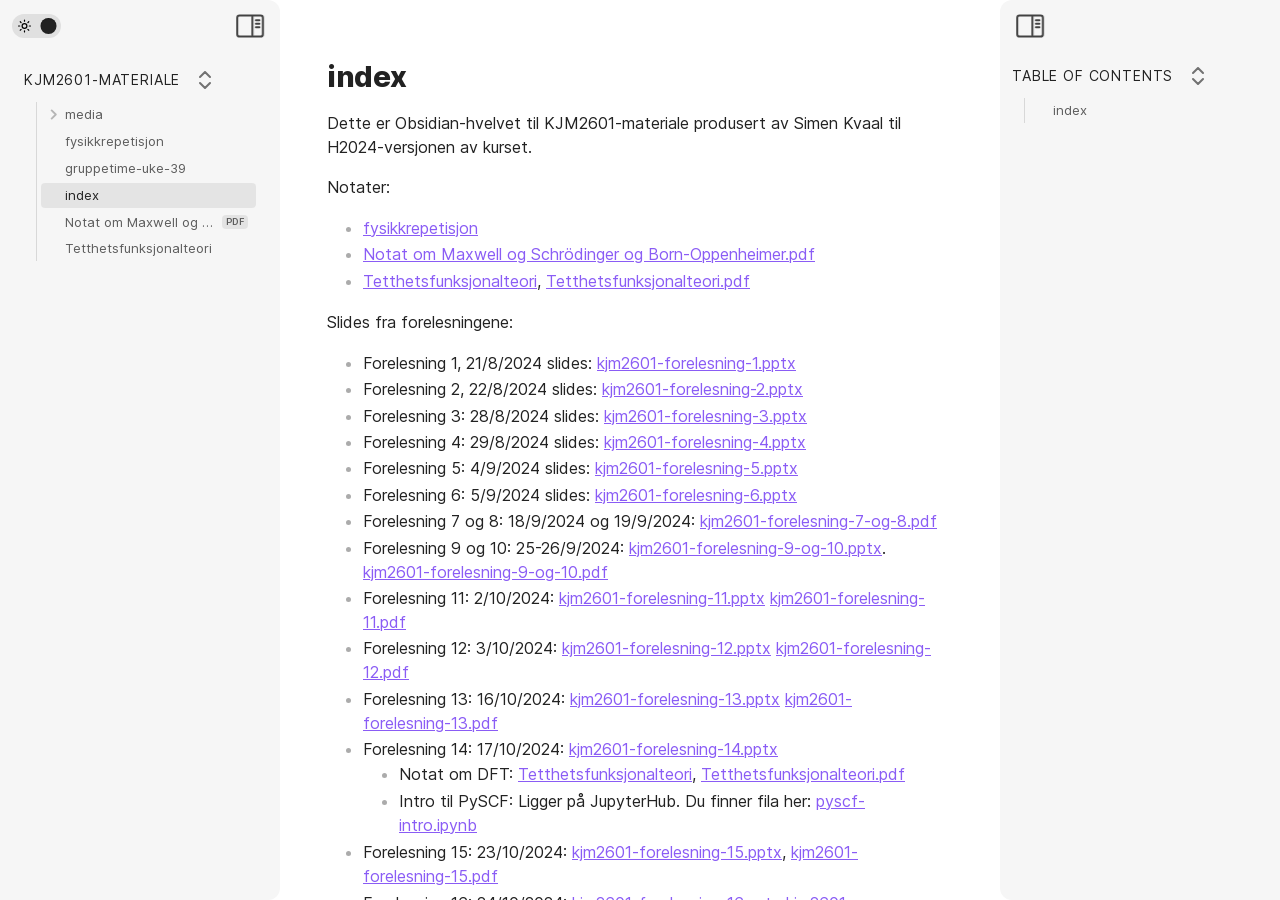
==== docs/index.html @ 08c9a963 "week 9" ====
<!DOCTYPE html> <html><head>
<title>index</title>
<base href="./">
<meta id="root-path" root-path="./">
<meta name="viewport" content="width=device-width, initial-scale=1.0, user-scalable=yes, minimum-scale=1.0, maximum-scale=5.0">
<meta charset="UTF-8">
<meta name="description" content="kjm2601-materiale - index">
<meta property="og:title" content="index">
<meta property="og:description" content="kjm2601-materiale - index">
<meta property="og:type" content="website">
<meta property="og:url" content="index.html">
<meta property="og:image" content="undefined">
<meta property="og:site_name" content="kjm2601-materiale">
<script async="">let absoluteBasePath,relativeBasePath,relativePathname,webpageContainer,documentContainer,viewContent,leftSidebar,rightSidebar,sidebarCollapseIcons,sidebarGutters,sidebars,sidebarDefaultWidth,sidebarTargetWidth,contentTargetWidth,themeToggle,searchInput,fileTree,outlineTree,fileTreeItems,outlineTreeItems,canvasWrapper,canvas,canvasNodes,canvasBackground,canvasBackgroundPattern,focusedCanvasNode,loadingIcon,documentType,embedType,customType,deviceSize,lastScreenWidth,loadedURL=new URL(window.location.href),isOffline=!1,collapseIconUp=["m7 15 5 5 5-5","m7 9 5-5 5 5"],collapseIconDown=["m7 20 5-5 5 5","m7 4 5 5 5-5"],isTouchDevice=isTouchCapable(),websiteData={},fullyInitialized=!1;async function initGlobalObjects(){"file:"!=window.location.protocol&&await loadIncludes(),loadingIcon=document.createElement("div"),loadingIcon.classList.add("loading-icon"),document.body.appendChild(loadingIcon),loadingIcon.innerHTML="<div></div><div></div><div></div><div></div>",webpageContainer=document.querySelector(".webpage-container"),documentContainer=document.querySelector(".document-container"),leftSidebar=document.querySelector(".sidebar-left"),rightSidebar=document.querySelector(".sidebar-right"),fileTree=document.querySelector(".nav-files-container"),outlineTree=document.querySelector(".outline-tree"),fileTreeItems=Array.from(document.querySelectorAll(".tree-container.nav-files-container .tree-item")),sidebars=[],sidebarGutters=[],sidebarCollapseIcons=[],leftSidebar&&rightSidebar&&(sidebarCollapseIcons=Array.from(document.querySelectorAll(".sidebar-collapse-icon")),sidebarGutters=[sidebarCollapseIcons[0].parentElement,sidebarCollapseIcons[1].parentElement],sidebars=[sidebarGutters[0].parentElement,sidebarGutters[1].parentElement]),themeToggle=document.querySelector(".theme-toggle-input")}async function initializePage(e=!0){focusedCanvasNode=null,canvasWrapper=document.querySelector(".canvas-wrapper")??canvasWrapper,canvas=document.querySelector(".canvas")??canvas;let t=document.querySelectorAll(".canvas-node");if(canvasNodes=t.length>0?t:canvasNodes,canvasBackground=document.querySelector(".canvas-background")??canvasBackground,canvasBackgroundPattern=document.querySelector(".canvas-background pattern")??canvasBackgroundPattern,viewContent=document.querySelector(".document-container > .view-content")??document.querySelector(".document-container > .markdown-preview-view")??viewContent??documentContainer,outlineTreeItems=Array.from(document.querySelectorAll(".tree-container.outline-tree .tree-item")),!fullyInitialized){if("file:"==window.location.protocol&&initializeForFileProtocol(),await initGlobalObjects(),initializeDocumentTypes(document),setupSidebars(),setupThemeToggle(),await setupSearch(),setupRootPath(document),sidebarDefaultWidth=await getComputedPixelValue("--sidebar-width"),contentTargetWidth=.9*await getComputedPixelValue("--line-width"),"file:"!=window.location.protocol)try{let e=await fetch("lib/metadata.json");e.ok?websiteData=await e.json():console.log("Failed to load website metadata.")}catch(e){console.log("Failed to load website metadata.",e)}window.addEventListener("resize",(()=>onResize())),onResize()}if(setTimeout((()=>documentContainer.classList.remove("hide"))),!rightSidebar||"video"!=embedType&&"embed"!=embedType&&"excalidraw"!=customType&&"kanban"!=customType&&"canvas"!=documentType?rightSidebar&&rightSidebar.temporarilyCollapsed&&rightSidebar.collapsed&&(rightSidebar.collapse(!1),rightSidebar.temporarilyCollapsed=!1):rightSidebar.collapsed||rightSidebar.temporaryCollapse(),parseURLParams(),relativePathname=getVaultRelativePath(loadedURL.href),e)for(let e of onPageLoads)e()}function initializePageEvents(e){e&&(setupHeaders(e),setupTrees(e),setupLists(e),setupCallouts(e),setupCheckboxes(e),setupCanvas(e),setupCodeblocks(e),setupLinks(e),setupScroll(e))}function initializeDocumentTypes(e){e.querySelector(".document-container > .markdown-preview-view")?documentType="markdown":e.querySelector(".canvas-wrapper")?documentType="canvas":(documentType="custom",e.querySelector(".kanban-plugin")?customType="kanban":e.querySelector(".excalidraw-plugin")&&(customType="excalidraw"))}function initializeForFileProtocol(){let e=document.querySelector(".graph-view-placeholder");e&&(console.log("Running locally, skipping graph view initialization and hiding graph."),e.style.display="none",e.previousElementSibling.style.display="none")}function onEndResize(){document.body.classList.toggle("resizing",!1)}function onStartResize(){document.body.classList.toggle("resizing",!0)}window.onload=async function(){await initializePage(),initializePageEvents(document),setActiveDocument(loadedURL,!0,!1,!1),fullyInitialized=!0},window.onpopstate=function(e){if(e.preventDefault(),e.stopPropagation(),document.body.classList.contains("floating-sidebars")&&(!leftSidebar.collapsed||!rightSidebar.collapsed))return leftSidebar.collapse(!0),void rightSidebar.collapse(!0);loadDocument(getURLPath(),!1,!0),console.log("Popped state: "+getURLPath())};let checkStillResizingTimeout,isResizing=!1;function onResize(e=!1){function t(e,t){let o=window.innerWidth;return o>e&&o<t&&null==lastScreenWidth||o>e&&o<t&&(lastScreenWidth<=e||lastScreenWidth>=t)}function o(e){let t=window.innerWidth;return t>e&&null==lastScreenWidth||t>e&&lastScreenWidth<e}function n(e){let t=window.innerWidth;return t<e&&null==lastScreenWidth||t<e&&lastScreenWidth>e}isResizing||(onStartResize(),isResizing=!0),o(contentTargetWidth+2*sidebarDefaultWidth)||o(1025)?(deviceSize="large-screen",document.body.classList.toggle("floating-sidebars",!1),document.body.classList.toggle("is-large-screen",!0),document.body.classList.toggle("is-small-screen",!1),document.body.classList.toggle("is-tablet",!1),document.body.classList.toggle("is-phone",!1),sidebars.forEach((function(e){e.collapse(!1)})),sidebarGutters.forEach((function(e){e.collapse(!1)}))):t(1*(contentTargetWidth+sidebarDefaultWidth),contentTargetWidth+2*sidebarDefaultWidth)||t(769,1024)?(deviceSize="small screen",document.body.classList.toggle("floating-sidebars",!1),document.body.classList.toggle("is-large-screen",!1),document.body.classList.toggle("is-small-screen",!0),document.body.classList.toggle("is-tablet",!1),document.body.classList.toggle("is-phone",!1),sidebarGutters.forEach((function(e){e.collapse(!1)})),leftSidebar&&rightSidebar&&!leftSidebar.collapsed&&rightSidebar.collapse(!0)):t(2*sidebarDefaultWidth,1*(contentTargetWidth+sidebarDefaultWidth))||t(481,768)?(deviceSize="tablet",document.body.classList.toggle("floating-sidebars",!0),document.body.classList.toggle("is-large-screen",!1),document.body.classList.toggle("is-small-screen",!1),document.body.classList.toggle("is-tablet",!0),document.body.classList.toggle("is-phone",!1),sidebarGutters.forEach((function(e){e.collapse(!1)})),leftSidebar&&rightSidebar&&!leftSidebar.collapsed&&rightSidebar.collapse(!0),leftSidebar&&!fullyInitialized&&leftSidebar.collapse(!0)):(n(2*sidebarDefaultWidth)||n(480))&&(deviceSize="phone",document.body.classList.toggle("floating-sidebars",!0),document.body.classList.toggle("is-large-screen",!1),document.body.classList.toggle("is-small-screen",!1),document.body.classList.toggle("is-tablet",!1),document.body.classList.toggle("is-phone",!0),sidebars.forEach((function(e){e.collapse(!0)})),sidebarGutters.forEach((function(e){e.collapse(!1)}))),lastScreenWidth=window.innerWidth,null!=checkStillResizingTimeout&&clearTimeout(checkStillResizingTimeout);let i=window.innerWidth;checkStillResizingTimeout=setTimeout((function(){window.innerWidth==i&&(checkStillResizingTimeout=void 0,isResizing=!1,onEndResize())}),200)}function clamp(e,t,o){return Math.min(Math.max(e,t),o)}async function delay(e){return new Promise((t=>setTimeout(t,e)))}async function waitUntil(e,t=100,o=2e3){return new Promise((n=>{let i=0,a=setTimeout((()=>{clearInterval(i),n()}),o);i=setInterval((()=>{e()&&(clearInterval(i),clearTimeout(a),n())}),t)}))}function getElBounds(e){let t=e.getBoundingClientRect(),o=t.x,n=t.y,i=t.width,a=t.height;return{x:o,y:n,width:i,height:a,minX:o,minY:n,maxX:o+i,maxY:n+a,centerX:t.x+t.width/2,centerY:t.y+t.height/2}}async function getComputedPixelValue(e){const t=document.createElement("div");document.body.appendChild(t),t.style.position="absolute",t.style.width=`var(${e})`,await new Promise((e=>setTimeout(e,10)));const o=window.getComputedStyle(t).width;return t.remove(),parseFloat(o)}function getPointerPosition(e){let t=e.touches?Array.from(e.touches):[];return{x:t.length>0?t.reduce(((e,t)=>e+t.clientX),0)/e.touches.length:e.clientX,y:t.length>0?t.reduce(((e,t)=>e+t.clientY),0)/e.touches.length:e.clientY}}function getTouchPosition(e){return{x:e.clientX,y:e.clientY}}function getAllChildrenRecursive(e){let t=[];for(let o=0;o<e.children.length;o++){const n=e.children[o];t.push(n),t=t.concat(getAllChildrenRecursive(n))}return t}function isMobile(){let e=!1;var t;return t=navigator.userAgent||navigator.vendor||window.opera,(/(android|bb\d+|meego).+mobile|avantgo|bada\/|blackberry|blazer|compal|elaine|fennec|hiptop|iemobile|ip(hone|od)|iris|kindle|lge |maemo|midp|mmp|mobile.+firefox|netfront|opera m(ob|in)i|palm( os)?|phone|p(ixi|re)\/|plucker|pocket|psp|series(4|6)0|symbian|treo|up\.(browser|link)|vodafone|wap|windows ce|xda|xiino/i.test(t)||/1207|6310|6590|3gso|4thp|50[1-6]i|770s|802s|a wa|abac|ac(er|oo|s\-)|ai(ko|rn)|al(av|ca|co)|amoi|an(ex|ny|yw)|aptu|ar(ch|go)|as(te|us)|attw|au(di|\-m|r |s )|avan|be(ck|ll|nq)|bi(lb|rd)|bl(ac|az)|br(e|v)w|bumb|bw\-(n|u)|c55\/|capi|ccwa|cdm\-|cell|chtm|cldc|cmd\-|co(mp|nd)|craw|da(it|ll|ng)|dbte|dc\-s|devi|dica|dmob|do(c|p)o|ds(12|\-d)|el(49|ai)|em(l2|ul)|er(ic|k0)|esl8|ez([4-7]0|os|wa|ze)|fetc|fly(\-|_)|g1 u|g560|gene|gf\-5|g\-mo|go(\.w|od)|gr(ad|un)|haie|hcit|hd\-(m|p|t)|hei\-|hi(pt|ta)|hp( i|ip)|hs\-c|ht(c(\-| |_|a|g|p|s|t)|tp)|hu(aw|tc)|i\-(20|go|ma)|i230|iac( |\-|\/)|ibro|idea|ig01|ikom|im1k|inno|ipaq|iris|ja(t|v)a|jbro|jemu|jigs|kddi|keji|kgt( |\/)|klon|kpt |kwc\-|kyo(c|k)|le(no|xi)|lg( g|\/(k|l|u)|50|54|\-[a-w])|libw|lynx|m1\-w|m3ga|m50\/|ma(te|ui|xo)|mc(01|21|ca)|m\-cr|me(rc|ri)|mi(o8|oa|ts)|mmef|mo(01|02|bi|de|do|t(\-| |o|v)|zz)|mt(50|p1|v )|mwbp|mywa|n10[0-2]|n20[2-3]|n30(0|2)|n50(0|2|5)|n7(0(0|1)|10)|ne((c|m)\-|on|tf|wf|wg|wt)|nok(6|i)|nzph|o2im|op(ti|wv)|oran|owg1|p800|pan(a|d|t)|pdxg|pg(13|\-([1-8]|c))|phil|pire|pl(ay|uc)|pn\-2|po(ck|rt|se)|prox|psio|pt\-g|qa\-a|qc(07|12|21|32|60|\-[2-7]|i\-)|qtek|r380|r600|raks|rim9|ro(ve|zo)|s55\/|sa(ge|ma|mm|ms|ny|va)|sc(01|h\-|oo|p\-)|sdk\/|se(c(\-|0|1)|47|mc|nd|ri)|sgh\-|shar|sie(\-|m)|sk\-0|sl(45|id)|sm(al|ar|b3|it|t5)|so(ft|ny)|sp(01|h\-|v\-|v )|sy(01|mb)|t2(18|50)|t6(00|10|18)|ta(gt|lk)|tcl\-|tdg\-|tel(i|m)|tim\-|t\-mo|to(pl|sh)|ts(70|m\-|m3|m5)|tx\-9|up(\.b|g1|si)|utst|v400|v750|veri|vi(rg|te)|vk(40|5[0-3]|\-v)|vm40|voda|vulc|vx(52|53|60|61|70|80|81|83|85|98)|w3c(\-| )|webc|whit|wi(g |nc|nw)|wmlb|wonu|x700|yas\-|your|zeto|zte\-/i.test(t.substr(0,4)))&&(e=!0),e}function isTouchCapable(){return"ontouchstart"in window||navigator.maxTouchPoints>0||navigator.msMaxTouchPoints>0}function downloadBlob(e,t="file.txt"){if(window.navigator&&window.navigator.msSaveOrOpenBlob)return window.navigator.msSaveOrOpenBlob(e);const o=window.URL.createObjectURL(e),n=document.createElement("a");n.href=o,n.download=t,n.dispatchEvent(new MouseEvent("click",{bubbles:!0,cancelable:!0,view:window})),setTimeout((()=>{window.URL.revokeObjectURL(o),n.remove()}),100)}function extentionToTag(e){return["png","jpg","jpeg","svg","gif","bmp","ico"].includes(e)?"img":["mp4","mov","avi","webm","mpeg"].includes(e)?"video":["mp3","wav","ogg","aac"].includes(e)?"audio":["pdf"].includes(e)?"embed":void 0}let slideUp=(e,t=500)=>{e.style.transitionProperty="height, margin, padding",e.style.transitionDuration=t+"ms",e.style.boxSizing="border-box",e.style.height=e.offsetHeight+"px",e.offsetHeight,e.style.overflow="hidden",e.style.height=0,e.style.paddingTop=0,e.style.paddingBottom=0,e.style.marginTop=0,e.style.marginBottom=0,window.setTimeout((async()=>{e.style.display="none",e.style.removeProperty("height"),e.style.removeProperty("padding-top"),e.style.removeProperty("padding-bottom"),e.style.removeProperty("margin-top"),e.style.removeProperty("margin-bottom"),e.style.removeProperty("overflow"),e.style.removeProperty("transition-duration"),e.style.removeProperty("transition-property")}),t)},slideUpAll=(e,t=500)=>{e.forEach((async e=>{e&&(e.style.transitionProperty="height, margin, padding",e.style.transitionDuration=t+"ms",e.style.boxSizing="border-box",e.style.height=e.offsetHeight+"px",e.offsetHeight,e.style.overflow="hidden",e.style.height=0,e.style.paddingTop=0,e.style.paddingBottom=0,e.style.marginTop=0,e.style.marginBottom=0)})),window.setTimeout((async()=>{e.forEach((async e=>{e&&(e.style.display="none",e.style.removeProperty("height"),e.style.removeProperty("padding-top"),e.style.removeProperty("padding-bottom"),e.style.removeProperty("margin-top"),e.style.removeProperty("margin-bottom"),e.style.removeProperty("overflow"),e.style.removeProperty("transition-duration"),e.style.removeProperty("transition-property"))}))}),t)},slideDown=(e,t=500)=>{e.style.removeProperty("display");let o=window.getComputedStyle(e).display;"none"===o&&(o="block"),e.style.display=o;let n=e.offsetHeight;e.style.overflow="hidden",e.style.height=0,e.style.paddingTop=0,e.style.paddingBottom=0,e.style.marginTop=0,e.style.marginBottom=0,e.offsetHeight,e.style.boxSizing="border-box",e.style.transitionProperty="height, margin, padding",e.style.transitionDuration=t+"ms",e.style.height=n+"px",e.style.removeProperty("padding-top"),e.style.removeProperty("padding-bottom"),e.style.removeProperty("margin-top"),e.style.removeProperty("margin-bottom"),window.setTimeout((async()=>{e.style.removeProperty("height"),e.style.removeProperty("overflow"),e.style.removeProperty("transition-duration"),e.style.removeProperty("transition-property")}),t)},slideDownAll=(e,t=500)=>{e.forEach((async e=>{if(!e)return;e.style.removeProperty("display");let o=window.getComputedStyle(e).display;"none"===o&&(o="block"),e.style.display=o;let n=e.offsetHeight;e.style.overflow="hidden",e.style.height=0,e.style.paddingTop=0,e.style.paddingBottom=0,e.style.marginTop=0,e.style.marginBottom=0,e.offsetHeight,e.style.boxSizing="border-box",e.style.transitionProperty="height, margin, padding",e.style.transitionDuration=t+"ms",e.style.height=n+"px",e.style.removeProperty("padding-top"),e.style.removeProperty("padding-bottom"),e.style.removeProperty("margin-top"),e.style.removeProperty("margin-bottom")})),window.setTimeout((async()=>{e.forEach((async e=>{e&&(e.style.removeProperty("height"),e.style.removeProperty("overflow"),e.style.removeProperty("transition-duration"),e.style.removeProperty("transition-property"))}))}),t)};var slideToggle=(e,t=500)=>"none"===window.getComputedStyle(e).display?slideDown(e,t):slideUp(e,t),slideToggleAll=(e,t=500)=>"none"===window.getComputedStyle(e[0]).display?slideDownAll(e,t):slideUpAll(e,t);function getURLExtention(e){return e.split(".").pop().split("?")[0].split("#")[0].toLowerCase().trim()}let onPageLoads=[];function onPageLoad(e){onPageLoads.push(e)}function offPageLoad(e){let t=onPageLoads.indexOf(e);t>-1&&onPageLoads.splice(t,1)}let transferDocument=document.implementation.createHTMLDocument(),loading=!1;async function loadDocument(e,t,o){if(e=decodeURI(e),loading)return void console.log("Already loading document.");loading=!0;let n=new URL(e,absoluteBasePath);if(relativePathname=getVaultRelativePath(n.href),console.log("Loading document: ",n.pathname),n.pathname==loadedURL?.pathname||"/"==loadedURL?.pathname&&"index.html"==n.pathname||"index.html"==loadedURL?.pathname&&"/"==n.pathname)return console.log("Document already loaded."),loadedURL=n,setActiveDocument(loadedURL,!1,!1),await initializePage(!1),void(loading=!1);loadedURL=n;let i,a=loadedURL.pathname;await showLoading(!0);try{i=await fetch(a)}catch(e){return window.location.assign(a),void(loading=!1)}if(i.ok){setActiveDocument(loadedURL,o,t);let n=getURLExtention(e);if("/"==n&&(n="html"),documentType="none",embedType="none",customType="none","html"==n){let e=(await i.text()).replaceAll("<!DOCTYPE html>","").replaceAll("<html>","").replaceAll("</html>","");transferDocument.write(e),setupRootPath(transferDocument),initializeDocumentTypes(transferDocument);let t=transferDocument.querySelector(".document-container");documentContainer.innerHTML=t?.innerHTML??"Error: No document container found in the document.";let o=transferDocument.querySelector(".outline-tree");outlineTree&&o&&(outlineTree.innerHTML=o.innerHTML),document.title=transferDocument.title,transferDocument.close()}else if(documentType="embed",embedType=extentionToTag(n),null!=embedType){let t=document.createElement(embedType);t.controls=!0,t.src=e,t.style.maxWidth="100%","embed"==embedType&&(t.style.width="100%",t.style.height="100%"),t.style.objectFit="contain",viewContent.innerHTML="",viewContent.setAttribute("class","view-content embed"),viewContent.appendChild(t),document.querySelector(".outline-tree")&&(document.querySelector(".outline-tree").innerHTML=""),document.title=e.split("/").pop()}else{downloadBlob(await i.blob(),e.split("/").pop())}await initializePage(),initializePageEvents(documentContainer),initializePageEvents(outlineTree)}else pageNotFound(viewContent);await showLoading(!1),loading=!1}function setActiveDocument(e,t,o,n=!0){let i=getVaultRelativePath(e.href),a=decodeURI(i).split("#")[0].split("?")[0].replace('"','\\"').replace("'","\\'");"/"!=a&&""!=a||(a="index.html");let l=document.querySelector(".nav-files-container .tree-item > .tree-item-self.is-active"),s=document.querySelector(`.nav-files-container .tree-item > .tree-item-self[href^="${a}"]`);if(s&&!s.isEqualNode(l)&&(l?.classList.remove("is-active"),s.classList.add("is-active"),t&&scrollIntoView(s,{block:"center",inline:"nearest"},n)),"undefined"!=typeof graphData&&window.graphRenderer){let e=graphData?.paths.findIndex((function(e){return e.endsWith(a)}))??-1;e>=0&&(window.graphRenderer.activeNode=e)}console.log("Active document: "+o),o&&"file:"!=window.location.protocol&&(window.history.pushState({path:i},"",i),console.log("Pushed state: "+i))}function parseURLParams(){const e=loadedURL.searchParams.get("mark"),t=loadedURL.searchParams.get("query"),o=decodeURI(loadedURL.hash);if(e&&searchCurrentDocument(e),t&&search(t),o){const e=document.getElementById(o.substring(1));e?scrollIntoView(e,{behavior:"smooth",block:"start"}):console.log("Heading not found: "+o)}}async function showLoading(e){if(documentContainer.style.transitionDuration="",loadingIcon.classList.toggle("show",e),documentContainer.classList.toggle("hide",e),e){let e=getViewBounds();loadingIcon.style.left=e.centerX-loadingIcon.offsetWidth/2+"px",loadingIcon.style.top=e.centerY-loadingIcon.offsetHeight/2+"px","phone"==deviceSize&&leftSidebar.collapse(!0)}await delay(200)}function pageNotFound(e){e.innerHTML="\n\t<div>\n\t\t<center style='position: relative; transform: translateY(20vh); width: 100%; text-align: center;'>\n\t\t\t<h1 style>Page Not Found</h1>\n\t\t</center>\n\t</div>\n\t",document.querySelector(".outline-tree")&&(document.querySelector(".outline-tree").innerHTML=""),console.log("Page not found: "+absoluteBasePath+loadedURL.pathname);let t=getURLRootPath(absoluteBasePath+loadedURL.pathname);relativeBasePath=t,document.querySelector("base").href=t,document.title="Page Not Found"}function setupRootPath(e){let t=e.getElementById("root-path");if(!t)return;let o=t.getAttribute("root-path"),n=document.createElement("base");n.href=o,console.log("Setting root path: "+o),document.querySelector("base").replaceWith(n),document.querySelector("#root-path").setAttribute("root-path",o),relativeBasePath=o,absoluteBasePath=new URL(o,window.location.href).href}function getURLPath(e=window.location.pathname){return null==absoluteBasePath&&setupRootPath(document),e.replace(absoluteBasePath,"")}function getURLRootPath(e=window.location.pathname){let t=getURLPath(e).split("/"),o="";for(let e=0;e<t.length-1;e++)o+="../";return o}function getVaultRelativePath(e){return e.replace(absoluteBasePath,"")}function setupHeaders(e){e.querySelectorAll(".heading-collapse-indicator").forEach((function(e){e.addEventListener("click",(function(){toggleTreeHeaderOpen(e.parentElement.parentElement,!0)}))})),e.querySelectorAll(".heading-wrapper").forEach((function(e){e.collapsed=!1,e.childrenContainer=e.querySelector(".heading-children"),e.parentHeader=e.parentElement.parentElement,e.headerElement=e.querySelector(".heading"),e.markdownPreviewSizer=getHeaderSizerEl(e),e.collapse=function(t,o=!0,n=!1){collapseHeader(e,t,o,n)},e.toggleCollapse=function(t=!0){toggleTreeHeaderOpen(e,t)},e.hide=function(){hideHeader(e)},e.show=function(t=!1,o=!1,n=!1){showHeader(e,t,o,n)}})),e.querySelectorAll(".heading").forEach((function(e){e.headingWrapper=e.parentElement}))}function isHeadingWrapper(e){return!!e&&e.classList.contains("heading-wrapper")}function getHeaderSizerEl(e){let t=e;for(;t&&!t.classList.contains("markdown-preview-sizer");)t=t.parentElement;return t||void 0}async function collapseHeader(e,t,o=!0,n=!1){let i=e.childrenContainer;if(o&&!t){let t=e.parentHeader;isHeadingWrapper(t)&&t.collapse(!1,!0,n)}if(!(e.classList.contains("is-collapsed")!=t))return void(t||"canvas"!=documentType||e.show(!0));if(e.timeout&&(clearTimeout(e.timeout),i.style.transitionDuration="",i.style.height="",e.classList.toggle("is-animating",!1)),t){e.collapseHeight=i.offsetHeight+parseFloat(i.lastChild?.marginBottom||0);let t=e.nextElementSibling;for(;t&&"canvas"==documentType;){let e=t;isHeadingWrapper(e)&&e.show(!1,!0,!0),setTimeout((function(){e.forceShown=!1}),500),t=t.nextElementSibling}}let a=e.collapseHeight;function l(t=void 0){if(null!=t)e.markdownPreviewSizer.style.minHeight=t+"px";else{let t=Array.from(e.markdownPreviewSizer.children).reduce(((e,t)=>e+t.offsetHeight),0);e.markdownPreviewSizer.style.minHeight=t+"px"}}if(i.style.height=a+"px",t||"canvas"!=documentType||e.show(!0),e.collapsed=t,n)return i.style.transitionDuration="0s",e.classList.toggle("is-collapsed",t),i.style.height="",i.style.transitionDuration="",void l();let s=getComputedStyle(i).transitionDuration;s=s.endsWith("s")?parseFloat(s):s.endsWith("ms")?parseFloat(s)/1e3:0;let r=Math.min(s*Math.sqrt(a)/16,.5);i.style.transitionDuration=`${r}s`,i.style.height=t?"0px":a+"px",e.classList.toggle("is-animating",!0),e.classList.toggle("is-collapsed",t),e.markdownPreviewSizer.closest(".markdown-embed")&&l(t?0:void 0),setTimeout((function(){i.style.transitionDuration="",t||(i.style.height=""),e.classList.toggle("is-animating",!1),l()}),1e3*r)}function toggleTreeHeaderOpen(e,t=!0){e.collapse(!e.collapsed,t)}function hideHeader(e){if(e.forceShown)return;if(e.classList.contains("is-hidden")||e.classList.contains("is-collapsed"))return;if("none"==getComputedStyle(e).display)return;let t=e.offsetHeight;e.classList.toggle("is-hidden",!0),0!=t&&(e.style.height=t+"px"),e.style.visibility="hidden"}function showHeader(e,t=!0,o=!1,n=!1){if(n&&(e.forceShown=!0),t){let t=e.parentHeader;isHeadingWrapper(t)&&t.show(!0,!1,n)}if(o){e.querySelectorAll(".heading-wrapper").forEach((function(e){e.show(!1,!0,n)}))}e.classList.contains("is-hidden")&&!e.classList.contains("is-collapsed")&&(e.classList.toggle("is-hidden",!1),e.style.height="",e.style.visibility="")}function setupTrees(e){e.querySelectorAll(".tree-collapse-all").forEach((function(e){e.treeRoot=e.closest(".sidebar-content").querySelector(".tree-container"),e.icon=e.firstChild,e.icon.innerHTML="<path d></path><path d></path>",e.setIcon=function(t){e.icon.children[0].setAttribute("d",t?collapseIconUp[0]:collapseIconDown[0]),e.icon.children[1].setAttribute("d",t?collapseIconUp[1]:collapseIconDown[1])},e.collapse=function(t){setTreeCollapsedAll(e.treeRoot.classList.contains("nav-files-container")?fileTreeItems:outlineTreeItems,t),e.setIcon(t),e.collapsed=t},e.toggleCollapse=function(){e.collapse(!e.collapsed)},e.toggleState=function(t){void 0===t&&(t=!e.collapsed),e.collapsed=t,e.setIcon(t)},e.addEventListener("click",(function(t){return t.preventDefault(),t.stopPropagation(),e.toggleCollapse(),!1})),e.toggleState(!0),(e.treeRoot.classList.contains("nav-files-container")?fileTreeItems:outlineTreeItems).some((e=>!e.classList.contains("is-collapsed")&&e.classList.contains("mod-collapsible")))&&e.toggleState(!1)}));let t=Array.from(e.querySelectorAll(".tree-container.nav-files-container .tree-item.mod-collapsible > .tree-item-self")),o=Array.from(e.querySelectorAll(".tree-container.outline-tree .tree-item.mod-collapsible > .tree-item-self .collapse-icon")),n=Array.from(t).concat(Array.from(o));for(let e of n){let t=e?.closest(".tree-item");t&&e&&e?.addEventListener("click",(function(e){e.preventDefault(),e.stopPropagation(),toggleTreeCollapsed(t)}))}Array.from(e.querySelectorAll(".tree-item.mod-collapsible")).forEach((async function(e){e.collapseIcon=e.querySelector(".collapse-icon")}))}async function setTreeCollapsed(e,t,o=!0,n=!0){if(e.classList.contains("mod-collapsible")||(e=e.closest(".mod-collapsible")),!e||!e.classList.contains("mod-collapsible"))return;if(e.classList.contains("is-collapsed")==t)return;if(n){let t=e.parentElement.closest(".mod-collapsible");t&&await setTreeCollapsed(t,!1,o,n)}let i=e.querySelector(".tree-item-children");if(t)e.classList.add("is-collapsed"),e.collapseIcon.classList.add("is-collapsed"),o?slideUp(i,100):i.style.display="none";else{e.classList.remove("is-collapsed"),e.collapseIcon.classList.remove("is-collapsed"),o?slideDown(i,100):i.style.display="";let t=e.closest(".tree-container");if(t){let e=t.closest(".sidebar-content").querySelector(".tree-collapse-all");e&&e.toggleState(!1)}}}async function setTreeCollapsedAll(e,t,o=!0){let n=[];e.forEach((async e=>{if(!e||!e.classList.contains("mod-collapsible"))return;let o=e.querySelector(".tree-item-children");t?(e.classList.add("is-collapsed"),e.collapseIcon.classList.add("is-collapsed")):(e.classList.remove("is-collapsed"),e.collapseIcon.classList.remove("is-collapsed")),n.push(o)})),t?o?slideUpAll(n,100):n.forEach((async e=>{e&&(e.style.display="none")})):o?slideDownAll(n,100):n.forEach((async e=>{e&&(e.style.display="")}))}function toggleTreeCollapsed(e){(e=e.closest(".tree-item"))&&setTreeCollapsed(e,!e.classList.contains("is-collapsed"))}function toggleTreeCollapsedAll(e){e&&setTreeCollapsedAll(e,!e[0].classList.contains("is-collapsed"))}function getFileTreeItemFromPath(e){return document.querySelector(`.nav-files-container .tree-item:has(> .tree-item-self[href^="${e}"])`)}async function filterFileTree(e,t,o,n=!0){if(!fileTree)return;fileTree.classList.add("filtered"),n&&await setTreeCollapsedAll(fileTreeItems,!1,!1);let i=Array.from(document.querySelectorAll(".nav-files-container .tree-item:not(.filtered-out)"));for await(let l of i)l.classList.add("filtered-out");await removeTreeHintLabels();for(let s=0;s<e.length;s++){let r=e[s],c=t[s],d=getFileTreeItemFromPath(r);if(d){d.classList.remove("filtered-out");let u=d.querySelector(".tree-item-self");u&&(u.href=r+"?mark="+o);let m=d.parentElement.closest(".tree-item");for(;m;)m.classList.remove("filtered-out"),m=m.parentElement.closest(".tree-item");if(c.length>0){let p=d.appendChild(document.createElement("div"));function a(e,t){if(""==(e=e.trim()))return;let o=document.createElement("a");o.classList.add("tree-hint-label"),o.classList.add("internal-link"),o.textContent=e,o.href=decodeURI(t).replaceAll(" ","_"),p.appendChild(o)}p.classList.add("tree-hint-container");for(let h of c)a(h,r+"#"+h);setupLinks(p)}}}}async function clearFileTreeFilter(e=!0){fileTree.classList.remove("filtered"),await removeTreeHintLabels();let t=document.querySelectorAll(".nav-files-container .filtered-out");for await(let e of t)e.classList.remove("filtered-out");let o=document.querySelectorAll(".nav-files-container .tree-item-self[href*='?mark=']");for await(let e of o){let t=e.href.split("?")[0];t=getVaultRelativePath(t),e.href=t}e&&await setTreeCollapsedAll(fileTreeItems,!0,!1)}async function removeTreeHintLabels(){let e=document.querySelectorAll(".tree-hint-container");for await(let t of e)t.remove()}function sortFileTreeDocuments(e){let t=Array.from(document.querySelectorAll(".nav-files-container .tree-item.nav-file:not(.filtered-out)"));t.sort(e);for(let e=1;e<t.length;e++){let o=t[e],n=t[e-1];o.parentElement==n.parentElement&&n.after(o)}let o=Array.from(document.querySelectorAll(".nav-files-container .tree-item.nav-folder:not(.filtered-out)"));o.sort((function(e,o){let n=e.querySelector(".tree-item.nav-file:not(.filtered-out)"),i=o.querySelector(".tree-item.nav-file:not(.filtered-out)");return t.indexOf(n)-t.indexOf(i)}));for(let e=1;e<o.length;e++){let t=o[e],n=!1;for(let i=e-1;i>=0;i--){let e=o[i];if(t.parentElement==e.parentElement){e.after(t),n=!0;break}}n||t.parentElement.prepend(t)}}function sortFileTree(e){let t=Array.from(document.querySelectorAll(".nav-files-container .tree-item.nav-file:not(.filtered-out)"));t.sort(e);for(let e=1;e<t.length;e++){let o=t[e],n=t[e-1];o.parentElement==n.parentElement&&n.after(o)}let o=Array.from(document.querySelectorAll(".nav-files-container .tree-item.nav-folder:not(.filtered-out)"));o.sort(e);for(let e=1;e<o.length;e++){let t=o[e],n=!1;for(let i=e-1;i>=0;i--){let e=o[i];if(t.parentElement==e.parentElement){e.after(t),n=!0;break}}n||t.parentElement.prepend(t)}}function sortFileTreeAlphabetically(e=!1){sortFileTree((function(t,o){const n=t.querySelector(".tree-item-inner"),i=o.querySelector(".tree-item-inner");if(!n||!i)return 0;const a=n.textContent.toLowerCase(),l=i.textContent.toLowerCase();return a.localeCompare(l,void 0,{numeric:!0})*(e?-1:1)}))}function setupLists(e){let t=Array.from(e.querySelectorAll(".list-collapse-indicator"));for(let e=0;e<t.length;e++){let o=t[e];o.addEventListener("click",(function(e){let t=o.closest("li");t&&(t.classList.toggle("is-collapsed"),o.classList.toggle("is-collapsed"))}))}}function setupCanvas(e){if("canvas"!=documentType||!e.querySelector(".canvas-wrapper"))return;e.querySelector(".canvas")?.setAttribute("style","translate: 0px 1px; scale: 1;");let t=getNodesBounds();setViewCenter(t.centerX,t.centerY),e.querySelectorAll(".canvas-node-container").forEach((function(e){var t=e.parentElement;function o(e){t.classList.toggle("is-focused"),null!=focusedCanvasNode&&focusedCanvasNode!=t&&(focusedCanvasNode.classList.remove("is-focused"),focusedCanvasNode.querySelector(".canvas-node-container").style.display=""),focusedCanvasNode=t,t.addEventListener("mouseleave",n),t.addEventListener("touchend",n)}function n(e){focusedCanvasNode&&(focusedCanvasNode.classList.remove("is-focused"),focusedCanvasNode=null),t.removeEventListener("mouseleave",n),t.removeEventListener("touchend",n)}e.addEventListener("mouseenter",o),e.addEventListener("touchstart",o)})),e.querySelectorAll(".canvas-node").forEach((function(e){e.addEventListener("dblclick",(function(t){fitViewToNode(e)}))})),e.querySelectorAll(".canvas-background").forEach((function(e){e.addEventListener("dblclick",(function(e){fitViewToCanvas()}))})),canvasWrapper.addEventListener("mousedown",n),canvasWrapper.addEventListener("touchstart",n);let o=!1;function n(e){let t=e.touches??[];if(o=!1,!(t.length>1)&&(1==e.button||0==e.button||t.length>0)){let n=getPointerPosition(e),i=!1,a=0,l=t.length,s=function(t){let s=t.touches??[],r=getPointerPosition(t);l!=s.length&&(n=r,l=s.length);let c=r.x-n.x,d=r.y-n.y;if((1==e.button||1==s.length)&&focusedCanvasNode){let e=Math.abs(c)>Math.abs(1.5*d),t=Math.abs(d)>Math.abs(1.5*c),n=focusedCanvasNode.querySelector(".markdown-preview-sizer");if(n){let i=n.scrollHeight>n.parentElement.clientHeight+1,a=n.scrollWidth>n.parentElement.clientWidth+1;o=!(!(e&&a||t&&i)||!(window?.navigator?.platform?.startsWith("Win")??1))}}if(0==e.button&&focusedCanvasNode&&""!=focusedCanvasNode.querySelector(".canvas-node-content").textContent.trim()&&(o=!0),o||(translateCanvas(c,d),n=r),2==s.length){let e=getPointerPosition(t,!1),o=getTouchPosition(t.touches[0]),n=getTouchPosition(t.touches[1]),l=Math.sqrt(Math.pow(o.x-n.x,2)+Math.pow(o.y-n.y,2));i||(i=!0,a=l),scaleCanvasAroundPoint(1+(l-a)/a,e.x,e.y),a=l}},r=function(e){document.body.removeEventListener("mousemove",s),document.body.removeEventListener("mouseup",r),document.body.removeEventListener("mouseenter",c),document.body.removeEventListener("touchmove",s),document.body.removeEventListener("touchend",r),document.body.removeEventListener("touchcancel",r),o=!1},c=function(e){1!=e.buttons&&4!=e.buttons&&r(e)};document.body.addEventListener("mousemove",s),document.body.addEventListener("mouseup",r),document.body.addEventListener("mouseenter",c),document.body.addEventListener("touchmove",s),document.body.addEventListener("touchend",r),document.body.addEventListener("touchcancel",r)}}let i=0,a=0;canvasWrapper.addEventListener("mousemove",(function(e){let t=getPointerPosition(e);i=t.x,a=t.y}));let l=1,s=0,r=!1;canvasWrapper.addEventListener("wheel",(function(e){if(focusedCanvasNode){let e=focusedCanvasNode.querySelector(".markdown-preview-sizer");if(e&&e.scrollHeight>e.parentElement.clientHeight)return}if(e.preventDefault(),e.stopPropagation(),r){let t=1;t-=e.deltaY/700*t,t=clamp(t,.1,10);let o=getViewBounds();scaleCanvasAroundPoint(t,o.centerX,o.centerY)}else{let t=0==s;s-=e.deltaY/200;const o=.14*l;s=clamp(s,-o,o),t&&requestAnimationFrame(m)}}));let c=0,d=0,u=0;function m(e){if(c=e-d,0==d&&(c=30),d=e,u=.05*c+.95*u,u>50)return console.log("Scrolling too slow, turning on instant scroll"),void(r=!0);let t=l;l+=s*(c/1e3)*30,l=clamp(l,.1,10);getViewBounds();scaleCanvasAroundPoint(l/t,i,a),s*=.4,Math.abs(s)<.01?(s=0,d=0):requestAnimationFrame(m)}setTimeout(fitViewToCanvas,300)}function getViewBounds(){let e=viewContent?.getBoundingClientRect();e||(e=document.body?.getBoundingClientRect());let t=e.x,o=e.y,n=e.x+e.width,i=e.y+e.height;return{x:t,y:o,width:n-t,height:i-o,minX:t,minY:o,maxX:n,maxY:i,centerX:e.x+e.width/2,centerY:e.y+e.height/2}}function getNodesBounds(){let e=1/0,t=1/0,o=-1/0,n=-1/0;canvasNodes.forEach((function(i){let a=i.getBoundingClientRect();a.x<e&&(e=a.x),a.y<t&&(t=a.y),a.x+a.width>o&&(o=a.x+a.width),a.y+a.height>n&&(n=a.y+a.height)}));let i=o-e,a=n-t;return{x:e,y:t,width:i,height:a,minX:e,minY:t,maxX:o,maxY:n,centerX:e+i/2,centerY:t+a/2}}function getCanvasBounds(){let e=canvas.getBoundingClientRect(),t=e.x,o=e.y,n=e.width,i=e.height;return{x:t,y:o,width:n,height:i,minX:t,minY:o,maxX:t+n,maxY:o+i,centerX:e.x+e.width/2,centerY:e.y+e.height/2}}function scaleCanvasAroundPoint(e,t,o){let n=getCanvasBounds(),i=t-n.x,a=o-n.y,l=t-(n.x+i*e),s=o-(n.y+a*e);return scaleCanvas(e),translateCanvas(l,s),{x:l,y:s}}function scaleCanvas(e){let t=Math.max(e*canvas.style.scale,.001);canvas.style.scale=t,canvasWrapper.style.setProperty("--zoom-multiplier",1/Math.sqrt(t))}function translateCanvas(e,t){let o=canvas.style.translate,n=o.split(" "),i=n.length>0?parseFloat(o.split(" ")[0].trim()):0,a=n.length>1?parseFloat(o.split(" ")[1].trim()):i;canvas.style.translate=`${i+e}px ${a+t}px`}function setViewCenter(e,t){let o=getViewBounds();translateCanvas(o.centerX-e,o.centerY-t)}function getCanvasTranslation(){let e=canvas.style.translate,t=e.split(" "),o=t.length>0?parseFloat(e.split(" ")[0].trim()):0;return{x:o,y:t.length>1?parseFloat(e.split(" ")[1].trim()):o}}function scaleCanvasBackground(e){let t=e*canvasBackgroundPattern.getAttribute("width"),o=e*canvasBackgroundPattern.getAttribute("height");canvasBackgroundPattern.setAttribute("width",t),canvasBackgroundPattern.setAttribute("height",o)}function translateCanvasBackground(e,t){canvasBackgroundPattern.setAttribute("x",e+canvasBackgroundPattern.getAttribute("x")),canvasBackgroundPattern.setAttribute("y",t+canvasBackgroundPattern.getAttribute("y"))}function fitViewToNode(e){let t=getElBounds(e),o=getViewBounds(),n=getCanvasBounds(),i=.8*Math.min(o.width/t.width,o.height/t.height),a=n.x,l=n.y,s=a+(t.centerX-a)*i,r=l+(t.centerY-l)*i,c=o.centerX-s,d=o.centerY-r;t=getElBounds(e),canvas.style.transition="scale 0.5s cubic-bezier(0.5, -0.1, 0.5, 1.1), translate 0.5s cubic-bezier(0.5, -0.1, 0.5, 1.1)",scaleCanvas(i),translateCanvas(c,d),setTimeout((function(){canvas.style.transition=""}),550)}function fitViewToCanvas(){let e=getNodesBounds(),t=getViewBounds(),o=getCanvasBounds(),n=.8*Math.min(t.width/e.width,t.height/e.height),i=o.x,a=o.y,l=i+(e.centerX-i)*n,s=a+(e.centerY-a)*n,r=t.centerX-l,c=t.centerY-s;canvas.style.transition="scale 0.5s cubic-bezier(0.5, -0.1, 0.5, 1.1), translate 0.5s cubic-bezier(0.5, -0.1, 0.5, 1.1)",scaleCanvas(n),translateCanvas(r,c),setTimeout((function(){canvas.style.transition=""}),550)}function setupCallouts(e){e.querySelectorAll(".callout.is-collapsible .callout-title").forEach((function(e){e.addEventListener("click",(function(){var t=this.parentElement;t.classList.toggle("is-collapsed"),e.querySelector(".callout-fold").classList.toggle("is-collapsed"),slideToggle(t.querySelector(".callout-content"),100)}))}))}function setupCheckboxes(e){e.querySelectorAll(".task-list-item-checkbox").forEach((function(e){e.addEventListener("click",(function(){var e=this.parentElement;e.classList.toggle("is-checked"),e.setAttribute("data-task",e.classList.contains("is-checked")?"x":" ")}))})),e.querySelectorAll('.plugin-tasks-list-item input[type="checkbox"]').forEach((function(e){e.checked=e.parentElement.classList.contains("is-checked")})),e.querySelectorAll(".kanban-plugin__item.is-complete").forEach((function(e){e.querySelector('input[type="checkbox"]').checked=!0}))}function setupCodeblocks(e){e.querySelectorAll(".copy-code-button").forEach((function(t){t.addEventListener("click",(function(){var t=this.parentElement.querySelector("code").textContent;navigator.clipboard.writeText(t),this.textContent="Copied!",setTimeout((function(){e.querySelectorAll(".copy-code-button").forEach((function(e){e.textContent="Copy"}))}),2e3)}))}))}function setupLinks(e){e.querySelectorAll(".internal-link, a.tag, .tree-item-self, .footnote-link").forEach((function(e){e.addEventListener("click",(function(t){let o=e.getAttribute("href");if(t.preventDefault(),t.stopPropagation(),!o)return void console.log("No target found for link");let n=relativePathname.split("#")[0].split("?")[0];(o.startsWith("#")||o.startsWith("?"))&&(o=n+o),loadDocument(o,!0,!e.classList.contains("tree-item-self"))}))}))}function setupSidebars(){rightSidebar&&leftSidebar&&(sidebarCollapseIcons[0].otherIcon=sidebarCollapseIcons[1],sidebarCollapseIcons[1].otherIcon=sidebarCollapseIcons[0],sidebarCollapseIcons[0].gutter=sidebarGutters[0],sidebarCollapseIcons[1].gutter=sidebarGutters[1],sidebarCollapseIcons[0].sidebar=sidebars[0],sidebarCollapseIcons[1].sidebar=sidebars[1],sidebarGutters[0].otherGutter=sidebarGutters[1],sidebarGutters[1].otherGutter=sidebarGutters[0],sidebarGutters[0].collapseIcon=sidebarCollapseIcons[0],sidebarGutters[1].collapseIcon=sidebarCollapseIcons[1],sidebars[0].otherSidebar=sidebars[1],sidebars[1].otherSidebar=sidebars[0],sidebars[0].gutter=sidebarGutters[0],sidebars[1].gutter=sidebarGutters[1],sidebars.forEach((function(e){e.collapsed=e.classList.contains("is-collapsed"),e.collapse=function(t=!0){if(!t&&this.temporarilyCollapsed&&"large-screen"==deviceSize&&this.gutter.collapse(!0),!t&&document.body.classList.contains("floating-sidebars")){document.body.addEventListener("click",(function t(o){o.target.closest(".sidebar")||(e.collapse(!0),document.body.removeEventListener("click",t))}))}"phone"==deviceSize&&(t||e.otherSidebar.fullCollapse(!0,!0),t&&e.gutter.otherGutter.collapse(!1,!0)),"tablet"==deviceSize&&(t||e.otherSidebar.collapse(!0)),this.classList.toggle("is-collapsed",t),this.collapsed=t},e.temporaryCollapse=function(e=!0){this.temporarilyCollapsed=!0,this.collapse(!0),this.gutter.collapse(!1),this.collapsed=e},e.fullCollapse=function(e=!0,t=!1){this.collapse(e),this.gutter.collapse(!0,t),this.collapsed=e},e.toggleCollapse=function(){this.collapse(!this.collapsed)},e.toggleFullCollapse=function(){this.fullCollapse(!this.collapsed)}})),sidebarGutters.forEach((function(e){e.collapsed=e.classList.contains("is-collapsed"),e.collapse=function(e,t=!1){t&&(this.classList.toggle("is-collapsed",e),this.collapsed=e)},e.toggleCollapse=function(){this.collapse(!this.collapsed)}})),sidebarCollapseIcons.forEach((function(e){e.addEventListener("click",(function(t){t.stopPropagation(),e.sidebar.toggleCollapse()}))})),isMobile()||setupSidebarResize())}function setupSidebarResize(){let e=document.querySelector(".sidebar-left .sidebar-handle"),t=document.querySelector(".sidebar-right .sidebar-handle");if(!e||!t)return;let o=null,n=15*parseFloat(getComputedStyle(e.parentElement).fontSize),i=n/4,a=localStorage.getItem("sidebar-right-width"),l=localStorage.getItem("sidebar-left-width");function s(e){if(!o)return;var t=o.classList.contains("sidebar-left")?e.clientX:window.innerWidth-e.clientX,a=`min(max(${t}px, 15em), 40vw)`;t<i?(o.collapse(!0),o.style.removeProperty("transition-duration")):(o.collapse(!1),o.style.setProperty("--sidebar-width",a),t>n&&(o.style.transitionDuration="0s"))}function r(e){o=e.target.closest(".sidebar"),o.classList.add("is-resizing"),document.addEventListener("pointermove",s),document.addEventListener("pointerup",(function(){document.removeEventListener("pointermove",s);var e=getComputedStyle(o).getPropertyValue("--sidebar-width");let t=o.classList.contains("sidebar-left");localStorage.setItem(t?"sidebar-left-width":"sidebar-right-width",e),o.classList.remove("is-resizing"),o.style.removeProperty("transition-duration")}))}function c(e){let t=e.target.closest(".sidebar");if(t){t.style.removeProperty("transition-duration"),t.style.removeProperty("--sidebar-width");let e=t.classList.contains("sidebar-left");localStorage.removeItem(e?"sidebar-left-width":"sidebar-right-width")}}a&&document.querySelector(".sidebar-right").style.setProperty("--sidebar-width",a),l&&document.querySelector(".sidebar-left").style.setProperty("--sidebar-width",l),e.addEventListener("pointerdown",r),t.addEventListener("pointerdown",r),e.addEventListener("dblclick",c),t.addEventListener("dblclick",c)}function getSidebarWidthProp(){return getComputedPixelValue("--sidebar-width")}function setupThemeToggle(){function e(e,t=!1){if(themeToggle.checked=e,t){var o=document.body.style.transition;document.body.style.transition="none"}!themeToggle.classList.contains("is-checked")&&e?themeToggle.classList.add("is-checked"):themeToggle.classList.contains("is-checked")&&!e&&themeToggle.classList.remove("is-checked"),e?(document.body.classList.contains("theme-dark")&&document.body.classList.remove("theme-dark"),document.body.classList.contains("theme-light")||document.body.classList.add("theme-light")):(document.body.classList.contains("theme-light")&&document.body.classList.remove("theme-light"),document.body.classList.contains("theme-dark")||document.body.classList.add("theme-dark")),t&&setTimeout((function(){document.body.style.transition=o}),100),localStorage.setItem("theme",e?"light":"dark")}themeToggle&&(null!=localStorage.getItem("theme")&&e("light"==localStorage.getItem("theme")),document.body.classList.contains("theme-light")?e(!0):e(!1),document.querySelector(".theme-toggle-input")?.addEventListener("change",(t=>{let o=!("light"==localStorage.getItem("theme"));console.log("Theme toggle changed to: "+o),e(o)})))}let index,searchResults,searchInputContainer,flashElement=null,flashAnimation=null;function scrollIntoView(e,t,o=!0){setTreeCollapsed(e,!1,o);flashElement&&(flashElement.remove(),flashAnimation.cancel()),flashElement=document.createElement("div"),flashElement.classList.add("scroll-highlight"),e.appendChild(flashElement),t?flashElement.scrollIntoView({behavior:o?"smooth":"auto",...t}):flashElement.scrollIntoView({behavior:o?"smooth":"auto"});var n=e.style.position;e.style.position="relative",flashAnimation=flashElement.animate([{opacity:0},{opacity:.8},{opacity:.8},{opacity:.8},{opacity:.8},{opacity:.8},{opacity:0}],{duration:1500,iterations:1,delay:300}),flashAnimation.onfinish=function(){flashElement.remove(),e.style.position=n}}function setupScroll(e){if("canvas"!=documentType)return;let t=Array.from(e.querySelectorAll(".markdown-preview-view")),o=0,n=0;t.forEach((async function(e){console.log("Setting up markdown view");let t=Array.from(e.querySelectorAll(".heading-wrapper"));e.updateVisibleWindowMarkdown=function(o=!0,i=!0){let a=e.getBoundingClientRect();n=Math.min(.1*a.height,150);let l=a.top-n,s=a.bottom+n;async function r(e){let t=e?.getBoundingClientRect();if(!t)return;let n=t.top<l&&t.bottom<l||t.top>s&&t.bottom>s;n&&o?e.hide():!n&&i&&e.show()}for(let e=0;e<t.length;e++){let o=t[e];o&&r(o)}};let o=0;e.addEventListener("scroll",(function(){Math.abs(e.scrollTop-o)>n/3&&e.updateVisibleWindowMarkdown(!1,!0),o=e.scrollTop}))})),setInterval((async function(){t.length>0&&(t[o].updateVisibleWindowMarkdown(),o=(o+1)%t.length)}),200)}function setupExcalidraw(e){e.querySelectorAll(".excalidraw-svg svg").forEach((function(e){let t=e.querySelector("rect").getAttribute("fill")>"#7F7F7F";e.classList.add(t?"light":"dark")}))}async function setupSearch(){if(isFileProtocol)return;if(searchInput=document.querySelector('input[type="search"]'),!searchInput)return;searchInputContainer=searchInput.closest(".search-input-container");const e=await fetch("lib/search-index.json");if(!e.ok)return void console.error("Failed to fetch search index");const t=await e.text();try{index=MiniSearch.loadJSON(t,{fields:["title","path","tags","headers"]})}catch(e){return void console.error("Failed to load search index")}document.querySelector(".search-input-clear-button").addEventListener("click",(e=>{searchInputContainer?.classList.remove("has-content"),search("")})),searchInput.addEventListener("input",(e=>{const t=e.target.value??"";startsWithAny(t,["#","tag:","title:","name:","header:","H:"])?searchInput.style.color="var(--text-accent)":searchInput.style.color="",t.length>0?searchInputContainer?.classList.add("has-content"):searchInputContainer?.classList.remove("has-content"),search(t)})),searchResults=document.createElement("div"),searchResults.setAttribute("id","search-results")}async function search(e){searchInput.value=e;let t=["title","aliases","headers","tags","path","content"];if(startsWithAny(e,["tag:","#"])&&(e=e.startsWith("#")?e.substring(1):e.substring(e.indexOf(":")+1),t=["tags"]),startsWithAny(e,["title:","name:"])&&(e=e.substring(e.indexOf(":")+1),t=["title","aliases"]),startsWithAny(e,["header:","H:"])&&(e=e.substring(e.indexOf(":")+1),t=["headers"]),startsWithAny(e,["path:"])&&(e=e.substring(e.indexOf(":")+1),t=["path"]),e.length>=1){const o=index.search(e,{prefix:!0,fuzzy:.3,boost:{title:2,aliases:1.8,headers:1.5,tags:1.3,path:1.1},fields:t});let n=[],i=[];for(let t of o){if(t.score<.3*o[0].score&&n.length>4||t.score<.1*o[0].score)break;n.push(t.path);let a=[],l=!1;for(match in t.match){if(t.match[match].includes("headers"))for(let o of t.headers)if(o.toLowerCase().includes(match.toLowerCase())&&(a.includes(o)||a.push(o),e.toLowerCase()!=match.toLowerCase())){l=!0;break}if(l)break}i.push(a)}if(document.querySelector(".nav-files-container"))filterFileTree(n,i,e).then((()=>sortFileTreeDocuments(((e,t)=>{if(!e||!t)return 0;let o=getVaultRelativePath(e.firstChild.href),i=getVaultRelativePath(t.firstChild.href);return n.findIndex((e=>o.startsWith(e)))-n.findIndex((e=>i.startsWith(e)))}))));else{const t=document.createElement("div");o.filter((e=>e.path.endsWith(".html"))).slice(0,20).forEach((o=>{const n=document.createElement("div");n.classList.add("search-result");const i=document.createElement("a");i.classList.add("tree-item-self");const a=o.path+"?mark="+encodeURIComponent(e);i.setAttribute("href",a),i.appendChild(document.createTextNode(o.title)),n.appendChild(i),t.append(n)})),searchResults.replaceChildren(t),searchInputContainer.after(searchResults),initializePageEvents(searchResults)}}else searchResults&&searchResults.parentElement&&searchResults.parentNode.removeChild(searchResults),clearCurrentDocumentSearch(),fileTree&&clearFileTreeFilter().then((()=>sortFileTreeAlphabetically()))}function startsWithAny(e,t){for(let o=0;o<t.length;o++)if(e.startsWith(t[o]))return!0;return!1}async function searchCurrentDocument(e){clearCurrentDocumentSearch();getTextNodes(document.querySelector(".markdown-preview-sizer")??documentContainer).forEach((async t=>{const o=t.nodeValue,n=o.replace(new RegExp(e,"gi"),(e=>`<mark>${e}</mark>`));if(n!==o){const e=document.createElement("div");e.innerHTML=n;Array.from(e.childNodes).forEach((e=>{e.nodeType!=Node.TEXT_NODE&&e.setAttribute("class","search-mark"),t.parentNode.insertBefore(e,t)})),t.parentNode.removeChild(t)}}));let t=document.querySelector(".search-mark");setTimeout((()=>{t&&scrollIntoView(t,{behavior:"smooth",block:"start"})}),500)}function clearCurrentDocumentSearch(){document.querySelectorAll(".search-mark").forEach((e=>{e.outerHTML=e.innerHTML}))}function getTextNodes(e){const t=[],o=document.createTreeWalker(e,NodeFilter.SHOW_TEXT,null,!1);let n;for(;n=o.nextNode();)t.push(n);return t}</script><link rel="icon" href="[data-uri]"><style>:root{--highlight-bg-color:rgba(180, 0, 170, 1);--highlight-selected-bg-color:rgba(0, 100, 0, 1)}@media screen and (forced-colors:active){:root{--highlight-bg-color:Highlight;--highlight-selected-bg-color:ButtonText}}.textLayer{position:absolute;text-align:initial;inset:0px;overflow:hidden;line-height:1;text-size-adjust:none;forced-color-adjust:none;transform-origin:0px 0px;z-index:2}.textLayer br,.textLayer span{color:transparent;position:absolute;white-space:pre;cursor:text;transform-origin:0% 0%}.textLayer span.markedContent{top:0;height:0}.textLayer .highlight{margin:-1px;padding:1px}.textLayer .highlight.appended{position:initial}.textLayer .highlight.middle{border-radius:0}.textLayer br::selection{background:0 0}.textLayer .endOfContent{display:block;position:absolute;inset:100% 0px 0px;z-index:-1;cursor:default;user-select:none}.textLayer .endOfContent.active{top:0}:root{--annotation-unfocused-field-background:url("data:image/svg+xml;charset=UTF-8,<svg width='1px' height='1px' xmlns='http://www.w3.org/2000/svg'><rect width='100%' height='100%' style='fill:rgba(0, 54, 255, 0.13);'/></svg>");--input-focus-border-color:Highlight;--input-focus-outline:1px solid Canvas;--input-unfocused-border-color:transparent;--input-disabled-border-color:transparent;--input-hover-border-color:black;--link-outline:none}@media screen and (forced-colors:active){:root{--input-focus-border-color:CanvasText;--input-unfocused-border-color:ActiveText;--input-disabled-border-color:GrayText;--input-hover-border-color:Highlight;--link-outline:1.5px solid LinkText;--hcm-highligh-filter:invert(100%)}.annotationLayer .textWidgetAnnotation input:required{outline:selecteditem solid 1.5px}.annotationLayer .textWidgetAnnotation textarea:required{outline:selecteditem solid 1.5px}.annotationLayer .buttonWidgetAnnotation.checkBox input:required{outline:selecteditem solid 1.5px}.annotationLayer .buttonWidgetAnnotation.radioButton input:required{outline:selecteditem solid 1.5px}.annotationLayer .choiceWidgetAnnotation select:required{outline:selecteditem solid 1.5px}.annotationLayer .linkAnnotation:hover{backdrop-filter:var(--hcm-highligh-filter)}.annotationLayer .linkAnnotation>a:hover{opacity:0!important;background:0 0!important}.annotationLayer .linkAnnotation>a:hover{box-shadow:none}.annotationLayer .popupAnnotation .popup{outline:calc(1.5px * var(--scale-factor)) solid CanvasText!important;background-color:buttonface!important;color:buttontext!important}.annotationLayer .highlightArea:hover::after{position:absolute;top:0;left:0;width:100%;height:100%;backdrop-filter:var(--hcm-highligh-filter);content:"";pointer-events:none}.annotationLayer .popupAnnotation.focused .popup{outline:calc(3px * var(--scale-factor)) solid Highlight!important}}.annotationLayer{position:absolute;top:0;left:0;pointer-events:none;transform-origin:0px 0px;z-index:3}.annotationLayer[data-main-rotation="90"] .norotate{transform:rotate(270deg) translateX(-100%)}.annotationLayer[data-main-rotation="180"] .norotate{transform:rotate(180deg) translate(-100%,-100%)}.annotationLayer[data-main-rotation="270"] .norotate{transform:rotate(90deg) translateY(-100%)}.annotationLayer canvas{position:absolute;width:100%;height:100%;pointer-events:none}.annotationLayer section{position:absolute;text-align:initial;pointer-events:auto;box-sizing:border-box;transform-origin:0px 0px}.annotationLayer .linkAnnotation{outline:var(--link-outline)}.annotationLayer .buttonWidgetAnnotation.pushButton>a,.annotationLayer .linkAnnotation:not(.does-not-exist)>a{position:absolute;font-size:1em;top:0;left:0;width:100%;height:100%}.annotationLayer .buttonWidgetAnnotation.pushButton:not(.hasBorder)>a:hover,.annotationLayer .linkAnnotation:not(.does-not-exist):not(.hasBorder)>a:hover{opacity:.2;background-color:#ff0;box-shadow:#ff0 0 2px 10px}.annotationLayer .linkAnnotation.hasBorder:hover{background-color:rgba(255,255,0,.2)}.annotationLayer .hasBorder{background-size:100% 100%}.annotationLayer .textAnnotation img{position:absolute;cursor:pointer;width:100%;height:100%;top:0;left:0}.annotationLayer .buttonWidgetAnnotation.checkBox input,.annotationLayer .buttonWidgetAnnotation.radioButton input,.annotationLayer .choiceWidgetAnnotation select,.annotationLayer .textWidgetAnnotation input,.annotationLayer .textWidgetAnnotation textarea{background-image:var(--annotation-unfocused-field-background);border:2px solid var(--input-unfocused-border-color);box-sizing:border-box;font:calc(9px * var(--scale-factor)) sans-serif;height:100%;margin:0;vertical-align:top;width:100%}.annotationLayer .textWidgetAnnotation input:required{outline:red solid 1.5px}.annotationLayer .textWidgetAnnotation textarea:required{outline:red solid 1.5px}.annotationLayer .buttonWidgetAnnotation.checkBox input:required{outline:red solid 1.5px}.annotationLayer .buttonWidgetAnnotation.radioButton input:required{outline:red solid 1.5px}.annotationLayer .choiceWidgetAnnotation select:required{outline:red solid 1.5px}.annotationLayer .choiceWidgetAnnotation select option{padding:0}.annotationLayer .buttonWidgetAnnotation.radioButton input{border-radius:50%}.annotationLayer .textWidgetAnnotation textarea{resize:none}.annotationLayer .buttonWidgetAnnotation.checkBox input[disabled],.annotationLayer .buttonWidgetAnnotation.radioButton input[disabled],.annotationLayer .choiceWidgetAnnotation select[disabled],.annotationLayer .textWidgetAnnotation input[disabled],.annotationLayer .textWidgetAnnotation textarea[disabled]{background:0 0;border:2px solid var(--input-disabled-border-color);cursor:not-allowed}.annotationLayer .buttonWidgetAnnotation.checkBox input:hover,.annotationLayer .buttonWidgetAnnotation.radioButton input:hover,.annotationLayer .choiceWidgetAnnotation select:hover,.annotationLayer .textWidgetAnnotation input:hover,.annotationLayer .textWidgetAnnotation textarea:hover{border:2px solid var(--input-hover-border-color)}.annotationLayer .buttonWidgetAnnotation.checkBox input:hover,.annotationLayer .choiceWidgetAnnotation select:hover,.annotationLayer .textWidgetAnnotation input:hover,.annotationLayer .textWidgetAnnotation textarea:hover{border-radius:2px}.annotationLayer .choiceWidgetAnnotation select:focus,.annotationLayer .textWidgetAnnotation input:focus,.annotationLayer .textWidgetAnnotation textarea:focus{background:0 0;border:2px solid var(--input-focus-border-color);border-radius:2px;outline:var(--input-focus-outline)}.annotationLayer .buttonWidgetAnnotation.checkBox :focus,.annotationLayer .buttonWidgetAnnotation.radioButton :focus{background-image:none;background-color:transparent}.annotationLayer .buttonWidgetAnnotation.checkBox :focus{border:2px solid var(--input-focus-border-color);border-radius:2px;outline:var(--input-focus-outline)}.annotationLayer .buttonWidgetAnnotation.radioButton :focus{border:2px solid var(--input-focus-border-color);outline:var(--input-focus-outline)}.annotationLayer .buttonWidgetAnnotation.checkBox input:checked::after,.annotationLayer .buttonWidgetAnnotation.checkBox input:checked::before,.annotationLayer .buttonWidgetAnnotation.radioButton input:checked::before{background-color:canvastext;content:"";display:block;position:absolute}.annotationLayer .buttonWidgetAnnotation.checkBox input:checked::after,.annotationLayer .buttonWidgetAnnotation.checkBox input:checked::before{height:80%;left:45%;width:1px}.annotationLayer .buttonWidgetAnnotation.checkBox input:checked::before{transform:rotate(45deg)}.annotationLayer .buttonWidgetAnnotation.checkBox input:checked::after{transform:rotate(-45deg)}.annotationLayer .buttonWidgetAnnotation.radioButton input:checked::before{border-radius:50%;height:50%;left:30%;top:20%;width:50%}.annotationLayer .textWidgetAnnotation input.comb{font-family:monospace;padding-left:2px;padding-right:0}.annotationLayer .textWidgetAnnotation input.comb:focus{width:103%}.annotationLayer .buttonWidgetAnnotation.checkBox input,.annotationLayer .buttonWidgetAnnotation.radioButton input{appearance:none}.annotationLayer .fileAttachmentAnnotation .popupTriggerArea{height:100%;width:100%}.annotationLayer .richText>*{white-space:pre-wrap}.annotationLayer .caretAnnotation,.annotationLayer .circleAnnotation svg ellipse,.annotationLayer .fileAttachmentAnnotation,.annotationLayer .freeTextAnnotation,.annotationLayer .highlightAnnotation,.annotationLayer .inkAnnotation svg polyline,.annotationLayer .lineAnnotation svg line,.annotationLayer .polygonAnnotation svg polygon,.annotationLayer .polylineAnnotation svg polyline,.annotationLayer .squareAnnotation svg rect,.annotationLayer .squigglyAnnotation,.annotationLayer .stampAnnotation,.annotationLayer .strikeoutAnnotation,.annotationLayer .underlineAnnotation{cursor:pointer}.annotationLayer section svg{position:absolute;width:100%;height:100%;top:0;left:0}.annotationLayer .annotationTextContent{position:absolute;width:100%;height:100%;opacity:0;color:transparent;user-select:none;pointer-events:none}.annotationLayer .annotationTextContent span{width:100%;display:inline-block}.annotationLayer svg.quadrilateralsContainer{contain:strict;width:0;height:0;position:absolute;top:0;left:0;z-index:-1}:root{--xfa-unfocused-field-background:url("data:image/svg+xml;charset=UTF-8,<svg width='1px' height='1px' xmlns='http://www.w3.org/2000/svg'><rect width='100%' height='100%' style='fill:rgba(0, 54, 255, 0.13);'/></svg>");--xfa-focus-outline:auto}@media screen and (forced-colors:active){:root{--xfa-focus-outline:2px solid CanvasText}.xfaLayer :required{outline:selecteditem solid 1.5px}}.xfaLayer{background-color:transparent}.xfaLayer .highlight{margin:-1px;padding:1px;background-color:#efcbed;border-radius:4px}.xfaLayer .highlight.appended{position:initial}.xfaLayer .highlight.begin{border-radius:4px 0 0 4px}.xfaLayer .highlight.end{border-radius:0 4px 4px 0}.xfaLayer .highlight.middle{border-radius:0}.xfaLayer .highlight.selected{background-color:#cbdfcb}.xfaPage{overflow:hidden;position:relative}.xfaContentarea{position:absolute}.xfaPrintOnly{display:none}.xfaLayer{position:absolute;text-align:initial;top:0;left:0;transform-origin:0px 0px;line-height:1.2}.xfaLayer *{color:inherit;font:inherit;letter-spacing:-.01px;text-align:inherit;text-decoration:inherit;box-sizing:border-box;background-color:transparent;padding:0;margin:0;pointer-events:auto}.xfaLayer :required{outline:red solid 1.5px}.xfaLayer div,.xfaLayer svg,.xfaLayer svg *{pointer-events:none}.xfaLayer a{color:#00f}.xfaRich li{margin-left:3em}.xfaFont{color:#000;font-weight:400;font-feature-settings:"kern" 0;font-kerning:none;font-size:10px;font-style:normal;letter-spacing:0;text-decoration:none;vertical-align:0}.xfaCaption{overflow:hidden;flex:0 0 auto}.xfaCaptionForCheckButton{overflow:hidden;flex:1 1 auto}.xfaLabel{height:100%;width:100%}.xfaLeft{display:flex;flex-direction:row;align-items:center}.xfaRight{display:flex;flex-direction:row-reverse;align-items:center}.xfaLeft>.xfaCaption,.xfaLeft>.xfaCaptionForCheckButton,.xfaRight>.xfaCaption,.xfaRight>.xfaCaptionForCheckButton{max-height:100%}.xfaTop{display:flex;flex-direction:column;align-items:flex-start}.xfaBottom{display:flex;flex-direction:column-reverse;align-items:flex-start}.xfaBottom>.xfaCaption,.xfaBottom>.xfaCaptionForCheckButton,.xfaTop>.xfaCaption,.xfaTop>.xfaCaptionForCheckButton{width:100%}.xfaBorder{background-color:transparent;position:absolute;pointer-events:none}.xfaWrapped{width:100%;height:100%}.xfaSelect:focus,.xfaTextfield:focus{background-image:none;background-color:transparent;outline:var(--xfa-focus-outline);outline-offset:-1px}.xfaCheckbox:focus,.xfaRadio:focus{outline:var(--xfa-focus-outline)}.xfaSelect,.xfaTextfield{height:100%;width:100%;flex:1 1 auto;border:none;resize:none;background-image:var(--xfa-unfocused-field-background)}.xfaSelect{padding-left:2px;padding-right:2px}.xfaBottom>.xfaSelect,.xfaBottom>.xfaTextfield,.xfaTop>.xfaSelect,.xfaTop>.xfaTextfield{flex:0 1 auto}.xfaButton{cursor:pointer;width:100%;height:100%;border:none;text-align:center}.xfaLink{width:100%;height:100%;position:absolute;top:0;left:0}.xfaCheckbox,.xfaRadio{width:100%;height:100%;flex:0 0 auto;border:none}.xfaRich{white-space:pre-wrap;width:100%;height:100%}.xfaImage{object-position:left top;object-fit:contain;width:100%;height:100%}.xfaLrTb,.xfaRlTb,.xfaTb{display:flex;flex-direction:column;align-items:stretch}.xfaLr{display:flex;flex-direction:row;align-items:stretch}.xfaRl{display:flex;flex-direction:row-reverse;align-items:stretch}.xfaTb>div{justify-content:left}.xfaPosition{position:relative}.xfaArea{position:relative}.xfaValignMiddle{display:flex;align-items:center}.xfaTable{display:flex;flex-direction:column;align-items:stretch}.xfaTable .xfaRow{display:flex;flex-direction:row;align-items:stretch}.xfaTable .xfaRlRow{display:flex;flex-direction:row-reverse;align-items:stretch;flex:1 1 0%}.xfaTable .xfaRlRow>div{flex:1 1 0%}.xfaDisabled input,.xfaDisabled textarea,.xfaNonInteractive input,.xfaNonInteractive textarea,.xfaReadOnly input,.xfaReadOnly textarea{background:initial}@media print{.xfaSelect,.xfaTextfield{background:0 0}.xfaSelect{appearance:none;text-indent:1px}}:root{--viewer-container-height:0;--pdfViewer-padding-bottom:0;--page-margin:1px auto -8px;--page-border:9px solid transparent;--spreadHorizontalWrapped-margin-LR:-3.5px;--loading-icon-delay:400ms}@media screen and (forced-colors:active){:root{--pdfViewer-padding-bottom:9px;--page-margin:8px auto -1px;--page-border:1px solid CanvasText;--spreadHorizontalWrapped-margin-LR:3.5px}}[data-main-rotation="90"]{transform:rotate(90deg) translateY(-100%)}[data-main-rotation="180"]{transform:rotate(180deg) translate(-100%,-100%)}[data-main-rotation="270"]{transform:rotate(270deg) translateX(-100%)}.hiddenCopyElement{position:absolute;top:0;left:0;width:0;height:0;display:none}.pdf-viewer{--scale-factor:1;padding-bottom:var(--pdfViewer-padding-bottom)}.pdf-viewer .canvasWrapper{overflow:hidden;z-index:1}.pdf-viewer .page{direction:ltr;width:816px;height:1056px;position:relative;overflow:visible;background-clip:content-box}.pdf-viewer .dummyPage{position:relative;width:0;height:var(--viewer-container-height)}.pdf-viewer.removePageBorders .page{margin:0 auto 10px;border:none}.pdf-viewer.scrollHorizontal,.pdf-viewer.scrollWrapped,.spread{margin-left:3.5px;margin-right:3.5px;text-align:center}.pdf-viewer.scrollHorizontal,.spread{white-space:nowrap}.pdf-viewer.removePageBorders,.pdf-viewer.scrollHorizontal .spread,.pdf-viewer.scrollWrapped .spread{margin-left:0;margin-right:0}.pdf-viewer.scrollHorizontal .page,.pdf-viewer.scrollHorizontal .spread,.pdf-viewer.scrollWrapped .page,.pdf-viewer.scrollWrapped .spread,.spread .dummyPage,.spread .page{display:inline-block;vertical-align:middle}.pdf-viewer .page canvas{margin:0;display:block}.pdf-viewer .page canvas .structTree{contain:strict}.pdf-viewer .page canvas[hidden]{display:none}.pdf-viewer .page canvas[zooming]{width:100%;height:100%}.pdf-viewer .page.loadingIcon::after{position:absolute;top:0;left:0;content:"";width:100%;height:100%;display:none;transition-property:display;transition-delay:var(--loading-icon-delay);z-index:5;contain:strict}.pdf-viewer .page.loading::after{display:block}.pdf-viewer .page:not(.loading)::after{transition-property:none;display:none}.pdfPresentationMode .pdf-viewer{padding-bottom:0}.pdfPresentationMode .spread{margin:0}.pdfPresentationMode .pdf-viewer .page{margin:0 auto;border:2px solid transparent}body{--anim-duration-none:0;--anim-duration-superfast:70ms;--anim-duration-fast:140ms;--anim-duration-moderate:300ms;--anim-duration-slow:560ms;--anim-motion-smooth:cubic-bezier(0.45, 0.05, 0.55, 0.95);--anim-motion-delay:cubic-bezier(0.65, 0.05, 0.36, 1);--anim-motion-jumpy:cubic-bezier(0.68, -0.55, 0.27, 1.55);--anim-motion-swing:cubic-bezier(0, 0.55, 0.45, 1);--blockquote-border-thickness:2px;--blockquote-border-color:var(--interactive-accent);--blockquote-font-style:normal;--blockquote-color:inherit;--blockquote-background-color:transparent;--bold-modifier:200;--bold-color:inherit;--bold-weight:calc(var(--font-weight) + var(--bold-modifier));--border-width:1px;--button-radius:var(--input-radius);--callout-border-width:0px;--callout-border-opacity:0.25;--callout-padding:var(--size-4-3) var(--size-4-3) var(--size-4-3) var(--size-4-6);--callout-radius:var(--radius-s);--callout-blend-mode:var(--highlight-mix-blend-mode);--callout-title-color:inherit;--callout-title-padding:0;--callout-title-size:inherit;--callout-title-weight:calc(var(--font-weight) + var(--bold-modifier));--callout-content-padding:0;--callout-content-background:transparent;--callout-bug:var(--color-red-rgb);--callout-default:var(--color-blue-rgb);--callout-error:var(--color-red-rgb);--callout-example:var(--color-purple-rgb);--callout-fail:var(--color-red-rgb);--callout-important:var(--color-cyan-rgb);--callout-info:var(--color-blue-rgb);--callout-question:var(--color-orange-rgb);--callout-success:var(--color-green-rgb);--callout-summary:var(--color-cyan-rgb);--callout-tip:var(--color-cyan-rgb);--callout-todo:var(--color-blue-rgb);--callout-warning:var(--color-orange-rgb);--callout-quote:158,158,158;--canvas-background:var(--background-primary);--canvas-card-label-color:var(--text-faint);--canvas-color-1:var(--color-red-rgb);--canvas-color-2:var(--color-orange-rgb);--canvas-color-3:var(--color-yellow-rgb);--canvas-color-4:var(--color-green-rgb);--canvas-color-5:var(--color-cyan-rgb);--canvas-color-6:var(--color-purple-rgb);--canvas-dot-pattern:var(--color-base-30);--caret-color:var(--text-normal);--checkbox-radius:var(--radius-s);--checkbox-size:var(--font-text-size);--checkbox-marker-color:var(--background-primary);--checkbox-color:var(--interactive-accent);--checkbox-color-hover:var(--interactive-accent-hover);--checkbox-border-color:var(--text-faint);--checkbox-border-color-hover:var(--text-muted);--checkbox-margin-inline-start:0.85em;--checklist-done-decoration:line-through;--checklist-done-color:var(--text-muted);--code-white-space:pre-wrap;--code-radius:var(--radius-s);--code-size:var(--font-smaller);--code-background:var(--background-primary-alt);--code-normal:var(--text-muted);--code-comment:var(--text-faint);--code-function:var(--color-yellow);--code-important:var(--color-orange);--code-keyword:var(--color-pink);--code-operator:var(--color-red);--code-property:var(--color-cyan);--code-punctuation:var(--text-muted);--code-string:var(--color-green);--code-tag:var(--color-red);--code-value:var(--color-purple);--collapse-icon-color:var(--text-faint);--collapse-icon-color-collapsed:var(--text-accent);--cursor:default;--cursor-link:pointer;--dialog-width:560px;--dialog-max-width:80vw;--dialog-max-height:85vh;--divider-color:var(--background-modifier-border);--divider-color-hover:var(--interactive-accent);--divider-width:1px;--divider-width-hover:3px;--divider-vertical-height:calc(100% - var(--header-height));--drag-ghost-background:rgba(0, 0, 0, 0.85);--drag-ghost-text-color:#fff;--dropdown-background:var(--interactive-normal);--dropdown-background-blend-mode:hard-light;--dropdown-background-hover:var(--interactive-hover);--dropdown-background-position:right 0.5em top 50%,0 0;--dropdown-background-size:1em auto,100%;--dropdown-padding:0 1.9em 0 0.8em;--embed-max-height:4000px;--embed-canvas-max-height:400px;--embed-background:inherit;--embed-border-start:2px solid var(--interactive-accent);--embed-border-end:none;--embed-border-top:none;--embed-border-bottom:none;--embed-padding:0 0 0 var(--size-4-6);--embed-font-style:inherit;--embed-block-shadow-hover:0 0 0 1px var(--background-modifier-border),inset 0 0 0 1px var(--background-modifier-border);--file-line-width:700px;--file-folding-offset:24px;--file-margins:var(--size-4-8);--file-header-font:var(--font-interface);--file-header-font-size:var(--font-ui-small);--file-header-font-weight:400;--file-header-border:var(--border-width) solid transparent;--file-header-justify:center;--font-smallest:0.8em;--font-smaller:0.875em;--font-small:0.933em;--font-ui-smaller:12px;--font-ui-small:13px;--font-ui-medium:15px;--font-ui-large:20px;--font-weight:var(--font-normal);--font-thin:100;--font-extralight:200;--font-light:300;--font-normal:400;--font-medium:500;--font-semibold:600;--font-bold:700;--font-extrabold:800;--font-black:900;--footnote-size:var(--font-smaller);--graph-controls-width:240px;--graph-text:var(--text-normal);--graph-line:var(--color-base-35, var(--background-modifier-border-focus));--graph-node:var(--text-muted);--graph-node-unresolved:var(--text-faint);--graph-node-focused:var(--text-accent);--graph-node-tag:var(--color-green);--graph-node-attachment:var(--color-yellow);--heading-formatting:var(--text-faint);--heading-spacing:calc(var(--p-spacing) * 2.5);--h1-color:inherit;--h2-color:inherit;--h3-color:inherit;--h4-color:inherit;--h5-color:inherit;--h6-color:inherit;--h1-font:inherit;--h2-font:inherit;--h3-font:inherit;--h4-font:inherit;--h5-font:inherit;--h6-font:inherit;--h1-line-height:1.2;--h2-line-height:1.2;--h3-line-height:1.3;--h4-line-height:1.4;--h5-line-height:var(--line-height-normal);--h6-line-height:var(--line-height-normal);--h1-size:1.802em;--h2-size:1.602em;--h3-size:1.424em;--h4-size:1.266em;--h5-size:1.125em;--h6-size:1em;--h1-style:normal;--h2-style:normal;--h3-style:normal;--h4-style:normal;--h5-style:normal;--h6-style:normal;--h1-variant:normal;--h2-variant:normal;--h3-variant:normal;--h4-variant:normal;--h5-variant:normal;--h6-variant:normal;--h1-weight:700;--h2-weight:600;--h3-weight:600;--h4-weight:600;--h5-weight:600;--h6-weight:600;--header-height:40px;--hr-color:var(--background-modifier-border);--hr-thickness:2px;--icon-size:var(--icon-m);--icon-stroke:var(--icon-m-stroke-width);--icon-xs:14px;--icon-s:16px;--icon-m:18px;--icon-l:18px;--icon-xl:32px;--icon-xs-stroke-width:2px;--icon-s-stroke-width:2px;--icon-m-stroke-width:1.75px;--icon-l-stroke-width:1.75px;--icon-xl-stroke-width:1.25px;--icon-color:var(--text-muted);--icon-color-hover:var(--text-muted);--icon-color-active:var(--text-accent);--icon-color-focused:var(--text-normal);--icon-opacity:0.85;--icon-opacity-hover:1;--icon-opacity-active:1;--clickable-icon-radius:var(--radius-s);--indentation-guide-width:1px;--indentation-guide-width-active:1px;--indentation-guide-color:rgba(var(--mono-rgb-100), 0.12);--indentation-guide-color-active:rgba(var(--mono-rgb-100), 0.3);--indentation-guide-editing-indent:0.85em;--indentation-guide-reading-indent:-0.85em;--indentation-guide-source-indent:0.25em;--inline-title-color:var(--h1-color);--inline-title-font:var(--h1-font);--inline-title-line-height:var(--h1-line-height);--inline-title-size:var(--h1-size);--inline-title-style:var(--h1-style);--inline-title-variant:var(--h1-variant);--inline-title-weight:var(--h1-weight);--inline-title-margin-bottom:0.5em;--input-height:30px;--input-radius:5px;--input-font-weight:var(--font-normal);--input-border-width:1px;--italic-color:inherit;--italic-weight:inherit;--layer-cover:5;--layer-sidedock:10;--layer-status-bar:15;--layer-popover:30;--layer-slides:45;--layer-modal:50;--layer-notice:60;--layer-menu:65;--layer-tooltip:70;--layer-dragged-item:80;--line-height-normal:1.5;--line-height-tight:1.3;--link-color:var(--text-accent);--link-color-hover:var(--text-accent-hover);--link-decoration:underline;--link-decoration-hover:underline;--link-decoration-thickness:auto;--link-weight:var(--font-weight);--link-external-color:var(--text-accent);--link-external-color-hover:var(--text-accent-hover);--link-external-decoration:underline;--link-external-decoration-hover:underline;--link-external-filter:none;--link-unresolved-color:var(--text-accent);--link-unresolved-opacity:0.7;--link-unresolved-filter:none;--link-unresolved-decoration-style:solid;--link-unresolved-decoration-color:hsla(var(--interactive-accent-hsl), 0.3);--list-indent:2.25em;--list-indent-editing:0.75em;--list-indent-source:0;--list-spacing:0.075em;--list-marker-color:var(--text-faint);--list-marker-color-hover:var(--text-muted);--list-marker-color-collapsed:var(--text-accent);--list-bullet-border:none;--list-bullet-radius:50%;--list-bullet-size:0.3em;--list-bullet-transform:none;--list-numbered-style:decimal;--list-bullet-end-padding:1.3rem;--nav-item-size:var(--font-ui-small);--nav-item-color:var(--text-muted);--nav-item-color-hover:var(--text-normal);--nav-item-color-active:var(--text-normal);--nav-item-color-selected:var(--text-normal);--nav-item-color-highlighted:var(--text-accent);--nav-item-background-hover:var(--background-modifier-hover);--nav-item-background-active:var(--background-modifier-hover);--nav-item-background-selected:hsla(var(--color-accent-hsl), 0.15);--nav-item-padding:var(--size-4-1) var(--size-4-2) var(--size-4-1) var(--size-4-6);--nav-item-parent-padding:var(--nav-item-padding);--nav-item-children-padding-start:var(--size-2-2);--nav-item-children-margin-start:var(--size-4-3);--nav-item-weight:inherit;--nav-item-weight-hover:inherit;--nav-item-weight-active:inherit;--nav-item-white-space:pre;--nav-indentation-guide-width:var(--indentation-guide-width);--nav-indentation-guide-color:var(--indentation-guide-color);--nav-collapse-icon-color:var(--collapse-icon-color);--nav-collapse-icon-color-collapsed:var(--text-faint);--nav-heading-color:var(--text-normal);--nav-heading-color-hover:var(--text-normal);--nav-heading-color-collapsed:var(--text-faint);--nav-heading-color-collapsed-hover:var(--text-muted);--nav-heading-weight:var(--font-medium);--nav-heading-weight-hover:var(--font-medium);--metadata-background:transparent;--metadata-display-reading:block;--metadata-display-editing:block;--metadata-max-width:none;--metadata-padding:var(--size-4-2) 0;--metadata-border-color:var(--background-modifier-border);--metadata-border-radius:0;--metadata-border-width:0;--metadata-divider-color:var(--background-modifier-border);--metadata-divider-color-hover:transparent;--metadata-divider-color-focus:transparent;--metadata-divider-width:0;--metadata-gap:3px;--metadata-property-padding:0;--metadata-property-radius:6px;--metadata-property-radius-hover:6px;--metadata-property-radius-focus:6px;--metadata-property-background:transparent;--metadata-property-background-hover:transparent;--metadata-property-background-active:var(--background-modifier-hover);--metadata-label-background-hover:transparent;--metadata-label-background-active:var(--background-modifier-hover);--metadata-label-font:var(--font-interface);--metadata-label-font-size:var(--font-smaller);--metadata-label-font-weight:inherit;--metadata-label-text-color:var(--text-muted);--metadata-label-text-color-hover:var(--text-muted);--metadata-label-width:9em;--metadata-input-height:calc(var(--font-text-size) * 1.75);--metadata-input-text-color:var(--text-normal);--metadata-input-font:var(--font-interface);--metadata-input-font-size:var(--font-smaller);--metadata-input-background:transparent;--metadata-input-background-hover:transparent;--metadata-input-background-active:var(--background-modifier-hover);--metadata-sidebar-label-font-size:var(--font-ui-small);--metadata-sidebar-input-font-size:var(--font-ui-small);--modal-background:var(--background-primary);--modal-width:90vw;--modal-height:85vh;--modal-max-width:1100px;--modal-max-height:1000px;--modal-max-width-narrow:800px;--modal-border-width:var(--border-width);--modal-border-color:var(--color-base-40, var(--background-modifier-border-focus));--modal-radius:var(--radius-l);--modal-community-sidebar-width:280px;--pill-color:var(--text-muted);--pill-color-hover:var(--text-normal);--pill-color-remove:var(--text-faint);--pill-color-remove-hover:var(--text-accent);--pill-decoration:none;--pill-decoration-hover:none;--pill-background:transparent;--pill-background-hover:transparent;--pill-border-color:var(--background-modifier-border);--pill-border-color-hover:var(--background-modifier-border-hover);--pill-border-width:var(--border-width);--pill-padding-x:0.65em;--pill-padding-y:0.25em;--pill-radius:2em;--pill-weight:inherit;--p-spacing:1rem;--p-spacing-empty:0rem;--pdf-background:var(--background-primary);--pdf-page-background:var(--background-primary);--pdf-shadow:0 0 0 1px rgba(0, 0, 0, 0.05),0 2px 8px rgba(0, 0, 0, 0.1);--pdf-spread-shadow:0 0 0 1px rgba(0, 0, 0, 0.05);--pdf-sidebar-background:var(--background-primary);--pdf-thumbnail-shadow:0 0 0 1px rgba(0, 0, 0, 0.15),0 2px 8px rgba(0, 0, 0, 0.2);--popover-width:450px;--popover-height:400px;--popover-max-height:95vh;--popover-pdf-width:450px;--popover-pdf-height:400px;--popover-font-size:var(--font-text-size);--prompt-input-height:40px;--prompt-width:700px;--prompt-max-width:80vw;--prompt-max-height:70vh;--prompt-border-width:var(--border-width);--prompt-border-color:var(--color-base-40, var(--background-modifier-border-focus));--radius-s:4px;--radius-m:8px;--radius-l:12px;--radius-xl:16px;--ribbon-background:var(--background-secondary);--ribbon-background-collapsed:var(--background-primary);--ribbon-width:44px;--ribbon-padding:var(--size-4-2) var(--size-4-1) var(--size-4-3);--scrollbar-active-thumb-bg:rgba(var(--mono-rgb-100), 0.2);--scrollbar-bg:rgba(var(--mono-rgb-100), 0.05);--scrollbar-thumb-bg:rgba(var(--mono-rgb-100), 0.1);--search-clear-button-color:var(--text-muted);--search-clear-button-size:13px;--search-icon-color:var(--text-muted);--search-icon-size:18px;--search-result-background:var(--background-primary);--size-2-1:2px;--size-2-2:4px;--size-2-3:6px;--size-4-1:4px;--size-4-2:8px;--size-4-3:12px;--size-4-4:16px;--size-4-5:20px;--size-4-6:24px;--size-4-8:32px;--size-4-9:36px;--size-4-10:40px;--size-4-12:48px;--size-4-16:64px;--size-4-18:72px;--sidebar-markdown-font-size:calc(var(--font-text-size) * 0.9);--sidebar-tab-text-display:none;--slider-thumb-border-width:1px;--slider-thumb-border-color:var(--background-modifier-border-hover);--slider-thumb-height:18px;--slider-thumb-width:18px;--slider-thumb-y:-6px;--slider-thumb-radius:50%;--slider-s-thumb-size:15px;--slider-s-thumb-position:-5px;--slider-track-background:var(--background-modifier-border);--slider-track-height:3px;--status-bar-background:var(--background-secondary);--status-bar-border-color:var(--divider-color);--status-bar-border-width:1px 0 0 1px;--status-bar-font-size:var(--font-ui-smaller);--status-bar-text-color:var(--text-muted);--status-bar-position:fixed;--status-bar-radius:var(--radius-m) 0 0 0;--status-bar-scroll-padding:calc(var(--status-bar-font-size) + 18px);--sync-avatar-color-current-user:transparent;--sync-avatar-color-1:var(--color-red);--sync-avatar-color-2:var(--color-orange);--sync-avatar-color-3:var(--color-yellow);--sync-avatar-color-4:var(--color-green);--sync-avatar-color-5:var(--color-cyan);--sync-avatar-color-6:var(--color-blue);--sync-avatar-color-7:var(--color-purple);--sync-avatar-color-8:var(--color-pink);--swatch-radius:14px;--swatch-height:24px;--swatch-width:24px;--swatch-shadow:inset 0 0 0 1px rgba(var(--mono-rgb-100), 0.15);--tab-background-active:var(--background-primary);--tab-text-color:var(--text-faint);--tab-text-color-active:var(--text-muted);--tab-text-color-focused:var(--text-muted);--tab-text-color-focused-active:var(--text-muted);--tab-text-color-focused-highlighted:var(--text-accent);--tab-text-color-focused-active-current:var(--text-normal);--tab-font-size:var(--font-ui-small);--tab-font-weight:inherit;--tab-container-background:var(--background-secondary);--tab-divider-color:var(--background-modifier-border-hover);--tab-outline-color:var(--divider-color);--tab-outline-width:1px;--tab-curve:6px;--tab-radius:var(--radius-s);--tab-radius-active:6px 6px 0 0;--tab-width:200px;--tab-max-width:320px;--tab-switcher-menubar-background:var(--mobile-sidebar-background);--tab-switcher-background:var(--background-secondary);--tab-switcher-preview-radius:var(--radius-xl);--tab-switcher-preview-background-shadow:0 4px 30px 2px rgba(0, 0, 0, 0.2);--tab-switcher-preview-shadow:0 0 0 1px rgba(var(--mono-rgb-100), 0.05);--tab-switcher-preview-shadow-active:0 0 0 2px var(--color-accent);--tab-stacked-pane-width:700px;--tab-stacked-header-width:var(--header-height);--tab-stacked-font-size:var(--font-ui-small);--tab-stacked-font-weight:400;--tab-stacked-text-align:start;--tab-stacked-text-transform:rotate(0deg);--tab-stacked-text-writing-mode:vertical-lr;--tab-stacked-shadow:-8px 0 8px 0 rgba(0, 0, 0, 0.05);--table-background:transparent;--table-border-width:1px;--table-border-color:var(--background-modifier-border);--table-white-space:break-spaces;--table-header-background:var(--table-background);--table-header-background-hover:inherit;--table-header-border-width:var(--table-border-width);--table-header-border-color:var(--table-border-color);--table-header-font:inherit;--table-header-size:var(--table-text-size);--table-header-weight:calc(var(--font-weight) + var(--bold-modifier));--table-header-color:var(--text-normal);--table-line-height:var(--line-height-tight);--table-text-size:var(--font-text-size);--table-text-color:inherit;--table-column-min-width:6ch;--table-column-max-width:none;--table-column-alt-background:var(--table-background);--table-column-first-border-width:var(--table-border-width);--table-column-last-border-width:var(--table-border-width);--table-row-background-hover:var(--table-background);--table-row-alt-background:var(--table-background);--table-row-alt-background-hover:var(--table-background);--table-row-last-border-width:var(--table-border-width);--table-selection:hsla(var(--color-accent-hsl), 0.1);--table-selection-blend-mode:var(--highlight-mix-blend-mode);--table-selection-border-color:var(--interactive-accent);--table-selection-border-width:2px;--table-selection-border-radius:4px;--table-cell-vertical-alignment:top;--table-drag-handle-background:transparent;--table-drag-handle-background-active:var(--table-selection-border-color);--table-drag-handle-color:var(--text-faint);--table-drag-handle-color-active:var(--text-on-accent);--table-add-button-background:transparent;--table-add-button-border-width:var(--table-border-width);--table-add-button-border-color:var(--background-modifier-border);--tag-size:var(--font-smaller);--tag-color:var(--text-accent);--tag-color-hover:var(--text-accent);--tag-decoration:none;--tag-decoration-hover:none;--tag-background:hsla(var(--interactive-accent-hsl), 0.1);--tag-background-hover:hsla(var(--interactive-accent-hsl), 0.2);--tag-border-color:hsla(var(--interactive-accent-hsl), 0.15);--tag-border-color-hover:hsla(var(--interactive-accent-hsl), 0.15);--tag-border-width:0px;--tag-padding-x:0.65em;--tag-padding-y:0.25em;--tag-radius:2em;--tag-weight:inherit;--titlebar-background:var(--background-secondary);--titlebar-background-focused:var(--background-secondary-alt);--titlebar-border-width:0px;--titlebar-border-color:var(--background-modifier-border);--titlebar-text-color:var(--text-muted);--titlebar-text-color-focused:var(--text-normal);--titlebar-text-weight:var(--font-bold);--toggle-border-width:2px;--toggle-width:40px;--toggle-radius:18px;--toggle-thumb-color:white;--toggle-thumb-radius:18px;--toggle-thumb-height:18px;--toggle-thumb-width:18px;--toggle-s-border-width:2px;--toggle-s-width:34px;--toggle-s-thumb-height:15px;--toggle-s-thumb-width:15px;--vault-profile-display:flex;--vault-profile-actions-display:flex;--vault-profile-font-size:var(--font-ui-small);--vault-profile-font-weight:var(--font-medium);--vault-profile-color:var(--text-normal);--vault-profile-color-hover:var(--vault-profile-color);--workspace-background-translucent:rgba(var(--mono-rgb-0), 0.6);--accent-h:258;--accent-s:88%;--accent-l:66%;--background-primary:var(--color-base-00);--background-primary-alt:var(--color-base-10);--background-secondary:var(--color-base-20);--background-modifier-hover:rgba(var(--mono-rgb-100), 0.075);--background-modifier-active-hover:hsla(var(--interactive-accent-hsl), 0.15);--background-modifier-border:var(--color-base-30);--background-modifier-border-hover:var(--color-base-35);--background-modifier-border-focus:var(--color-base-40);--background-modifier-error-rgb:var(--color-red-rgb);--background-modifier-error:var(--color-red);--background-modifier-error-hover:var(--color-red);--background-modifier-success-rgb:var(--color-green-rgb);--background-modifier-success:var(--color-green);--background-modifier-message:rgba(0, 0, 0, 0.9);--background-modifier-form-field:var(--color-base-00);--text-normal:var(--color-base-100);--text-muted:var(--color-base-70);--text-faint:var(--color-base-50);--text-on-accent:white;--text-on-accent-inverted:black;--text-error:var(--color-red);--text-warning:var(--color-orange);--text-success:var(--color-green);--text-selection:hsla(var(--color-accent-hsl), 0.2);--text-highlight-bg-rgb:255,208,0;--text-highlight-bg:rgba(var(--text-highlight-bg-rgb), 0.4);--text-accent:var(--color-accent);--text-accent-hover:var(--color-accent-2);--interactive-normal:var(--color-base-00);--interactive-hover:var(--color-base-10);--interactive-accent-hsl:var(--color-accent-hsl);--interactive-accent:var(--color-accent-1);--interactive-accent-hover:var(--color-accent-2)}.theme-light{color-scheme:light;--highlight-mix-blend-mode:darken;--mono-rgb-0:255,255,255;--mono-rgb-100:0,0,0;--color-red-rgb:233,49,71;--color-red:#e93147;--color-orange-rgb:236,117,0;--color-orange:#ec7500;--color-yellow-rgb:224,172,0;--color-yellow:#e0ac00;--color-green-rgb:8,185,78;--color-green:#08b94e;--color-cyan-rgb:0,191,188;--color-cyan:#00bfbc;--color-blue-rgb:8,109,221;--color-blue:#086ddd;--color-purple-rgb:120,82,238;--color-purple:#7852ee;--color-pink-rgb:213,57,132;--color-pink:#d53984;--color-base-00:#ffffff;--color-base-05:#fcfcfc;--color-base-10:#fafafa;--color-base-20:#f6f6f6;--color-base-25:#e3e3e3;--color-base-30:#e0e0e0;--color-base-35:#d4d4d4;--color-base-40:#bdbdbd;--color-base-50:#ababab;--color-base-60:#707070;--color-base-70:#5c5c5c;--color-base-100:#222222;--color-accent-hsl:var(--accent-h),var(--accent-s),var(--accent-l);--color-accent:hsl(var(--accent-h), var(--accent-s), var(--accent-l));--color-accent-1:hsl(calc(var(--accent-h) - 1), calc(var(--accent-s) * 1.01), calc(var(--accent-l) * 1.075));--color-accent-2:hsl(calc(var(--accent-h) - 3), calc(var(--accent-s) * 1.02), calc(var(--accent-l) * 1.15));--background-secondary-alt:var(--color-base-05);--background-modifier-box-shadow:rgba(0, 0, 0, 0.1);--background-modifier-cover:rgba(220, 220, 220, 0.4);--input-shadow:inset 0 0 0 1px rgba(0, 0, 0, 0.12),0 2px 3px 0 rgba(0,0,0,.05),0 1px 1.5px 0 rgba(0,0,0,.03),0 1px 2px 0 rgba(0,0,0,.04),0 0 0 0 transparent;--input-shadow-hover:inset 0 0 0 1px rgba(0, 0, 0, 0.17),0 2px 3px 0 rgba(0,0,0,.1),0 1px 1.5px 0 rgba(0,0,0,.03),0 1px 2px 0 rgba(0,0,0,.04),0 0 0 0 transparent;--shadow-s:0px 1px 2px rgba(0, 0, 0, 0.028),0px 3.4px 6.7px rgba(0, 0, 0, .042),0px 15px 30px rgba(0, 0, 0, .07);--shadow-l:0px 1.8px 7.3px rgba(0, 0, 0, 0.071),0px 6.3px 24.7px rgba(0, 0, 0, 0.112),0px 30px 90px rgba(0, 0, 0, 0.2)}.theme-dark{color-scheme:dark;--highlight-mix-blend-mode:lighten;--mono-rgb-0:0,0,0;--mono-rgb-100:255,255,255;--color-red-rgb:251,70,76;--color-red:#fb464c;--color-orange-rgb:233,151,63;--color-orange:#e9973f;--color-yellow-rgb:224,222,113;--color-yellow:#e0de71;--color-green-rgb:68,207,110;--color-green:#44cf6e;--color-cyan-rgb:83,223,221;--color-cyan:#53dfdd;--color-blue-rgb:2,122,255;--color-blue:#027aff;--color-purple-rgb:168,130,255;--color-purple:#a882ff;--color-pink-rgb:250,153,205;--color-pink:#fa99cd;--color-base-00:#1e1e1e;--color-base-05:#212121;--color-base-10:#242424;--color-base-20:#262626;--color-base-25:#2a2a2a;--color-base-30:#363636;--color-base-35:#3f3f3f;--color-base-40:#555555;--color-base-50:#666666;--color-base-60:#999999;--color-base-70:#b3b3b3;--color-base-100:#dadada;--color-accent-hsl:var(--accent-h),var(--accent-s),var(--accent-l);--color-accent:hsl(var(--accent-h), var(--accent-s), var(--accent-l));--color-accent-1:hsl(calc(var(--accent-h) - 3), calc(var(--accent-s) * 1.02), calc(var(--accent-l) * 1.15));--color-accent-2:hsl(calc(var(--accent-h) - 5), calc(var(--accent-s) * 1.05), calc(var(--accent-l) * 1.29));--background-modifier-form-field:var(--color-base-25);--background-secondary-alt:var(--color-base-30);--interactive-normal:var(--color-base-30);--interactive-hover:var(--color-base-35);--text-accent:var(--color-accent-1);--interactive-accent:var(--color-accent);--interactive-accent-hover:var(--color-accent-1);--background-modifier-box-shadow:rgba(0, 0, 0, 0.3);--background-modifier-cover:rgba(10, 10, 10, 0.4);--text-selection:hsla(var(--interactive-accent-hsl), 0.25);--input-shadow:inset 0 0.5px 0.5px 0.5px rgba(255, 255, 255, 0.09),0 2px 4px 0 rgba(0,0,0,.15),0 1px 1.5px 0 rgba(0,0,0,.1),0 1px 2px 0 rgba(0,0,0,.2),0 0 0 0 transparent;--input-shadow-hover:inset 0 0.5px 1px 0.5px rgba(255, 255, 255, 0.16),0 2px 3px 0 rgba(0,0,0,.3),0 1px 1.5px 0 rgba(0,0,0,.2),0 1px 2px 0 rgba(0,0,0,.4),0 0 0 0 transparent;--shadow-s:0px 1px 2px rgba(0, 0, 0, 0.121),0px 3.4px 6.7px rgba(0, 0, 0, 0.179),0px 15px 30px rgba(0, 0, 0, 0.3);--shadow-l:0px 1.8px 7.3px rgba(0, 0, 0, 0.071),0px 6.3px 24.7px rgba(0, 0, 0, 0.112),0px 30px 90px rgba(0, 0, 0, 0.2);--pdf-shadow:0 0 0 1px var(--background-modifier-border);--pdf-thumbnail-shadow:0 0 0 1px var(--background-modifier-border)}iframe{color-scheme:normal}@media print{.theme-dark{--highlight-mix-blend-mode:darken}}@font-face{font-family:"Avenir Next";font-weight:400;font-style:normal;font-display:swap;src:url("[data-uri]")}@font-face{font-family:Inter;font-style:normal;font-weight:200;font-display:swap;src:url("[data-uri]") format("woff2")}@font-face{font-family:Inter;font-style:normal;font-weight:300;font-display:swap;src:url("[data-uri]") format("woff2")}@font-face{font-family:Inter;font-weight:400;font-style:normal;font-display:swap;src:url("[data-uri]")}@font-face{font-family:Inter;font-weight:400;font-style:italic;font-display:swap;src:url("[data-uri]")}@font-face{font-family:Inter;font-weight:600;font-style:normal;font-display:swap;src:url("[data-uri]")}@font-face{font-family:Inter;font-weight:800;font-style:normal;font-display:swap;src:url("[data-uri]")}@font-face{font-family:Inter;font-weight:800;font-style:italic;font-display:swap;src:url("[data-uri]")}@font-face{font-family:"Source Code Pro";font-weight:400;font-style:normal;font-display:swap;src:url("[data-uri]")}@font-face{font-family:"Source Code Pro";font-weight:400;font-style:italic;font-display:swap;src:url("[data-uri]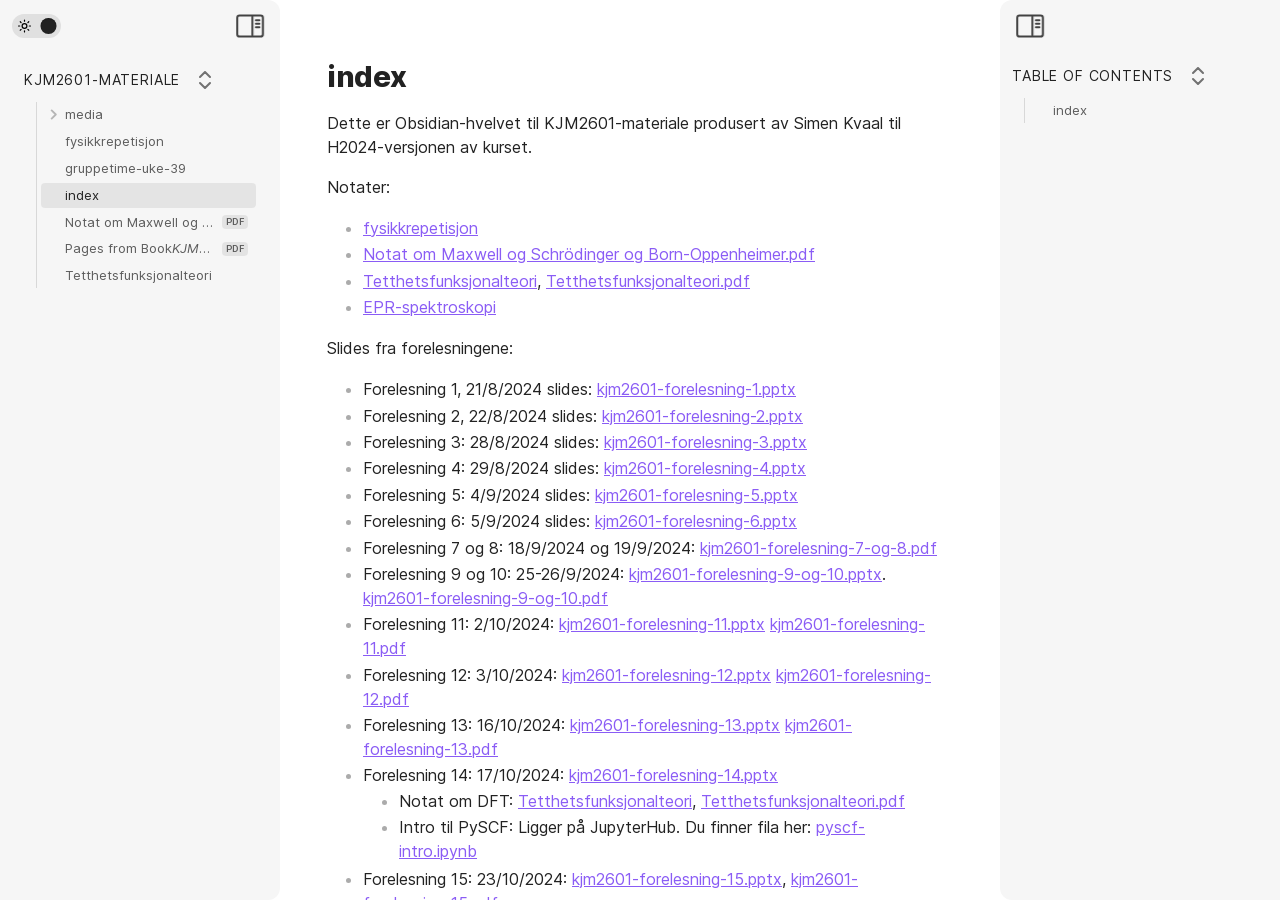
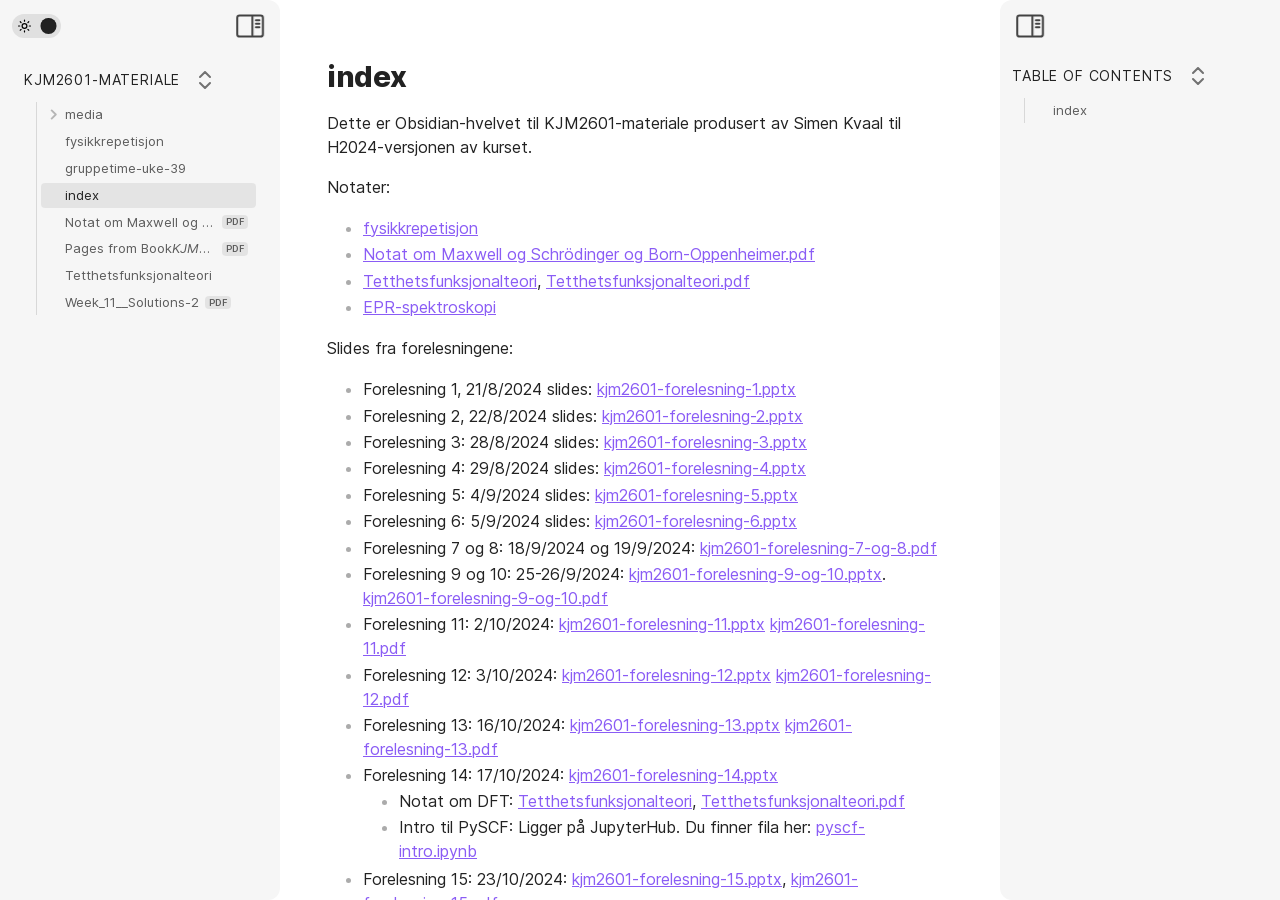
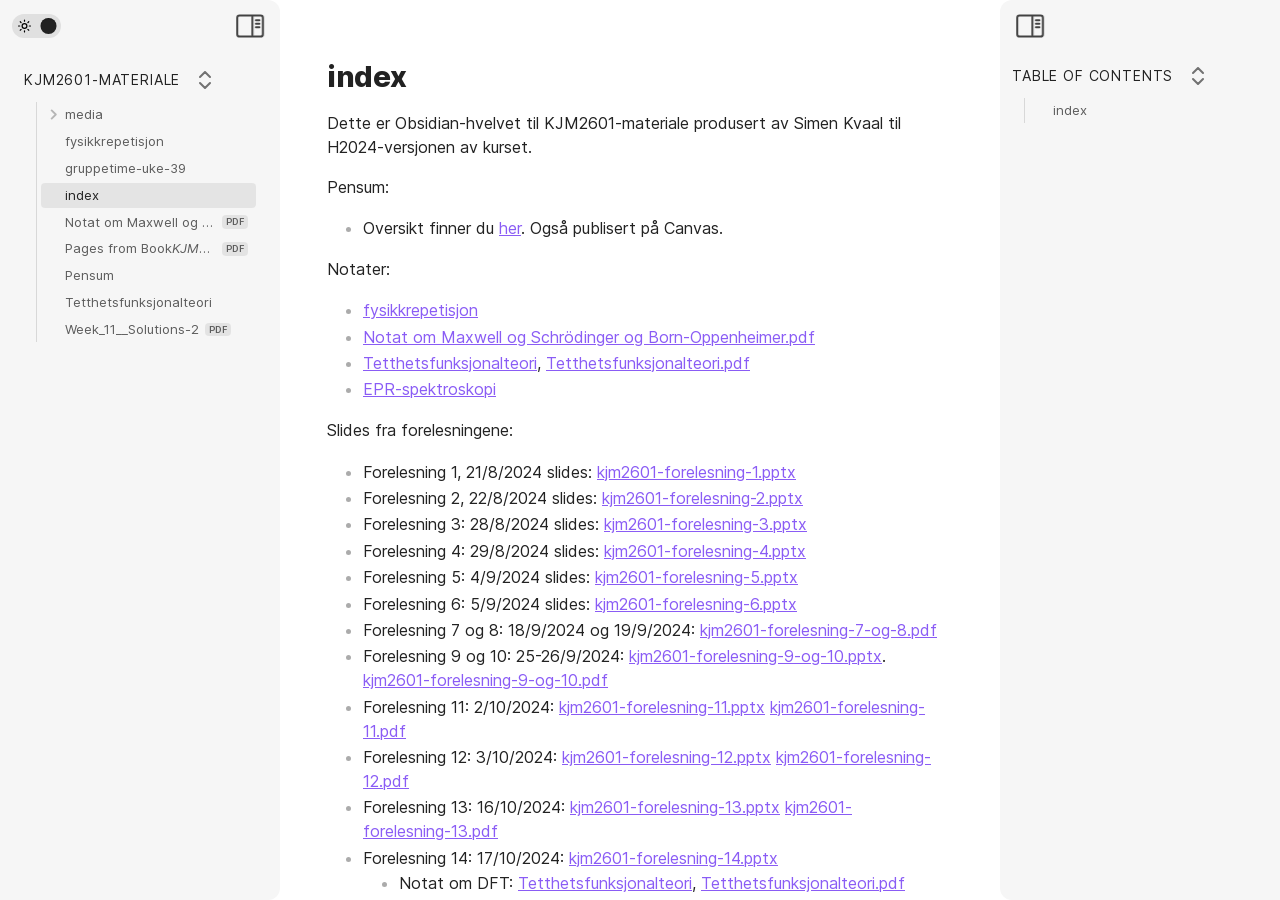
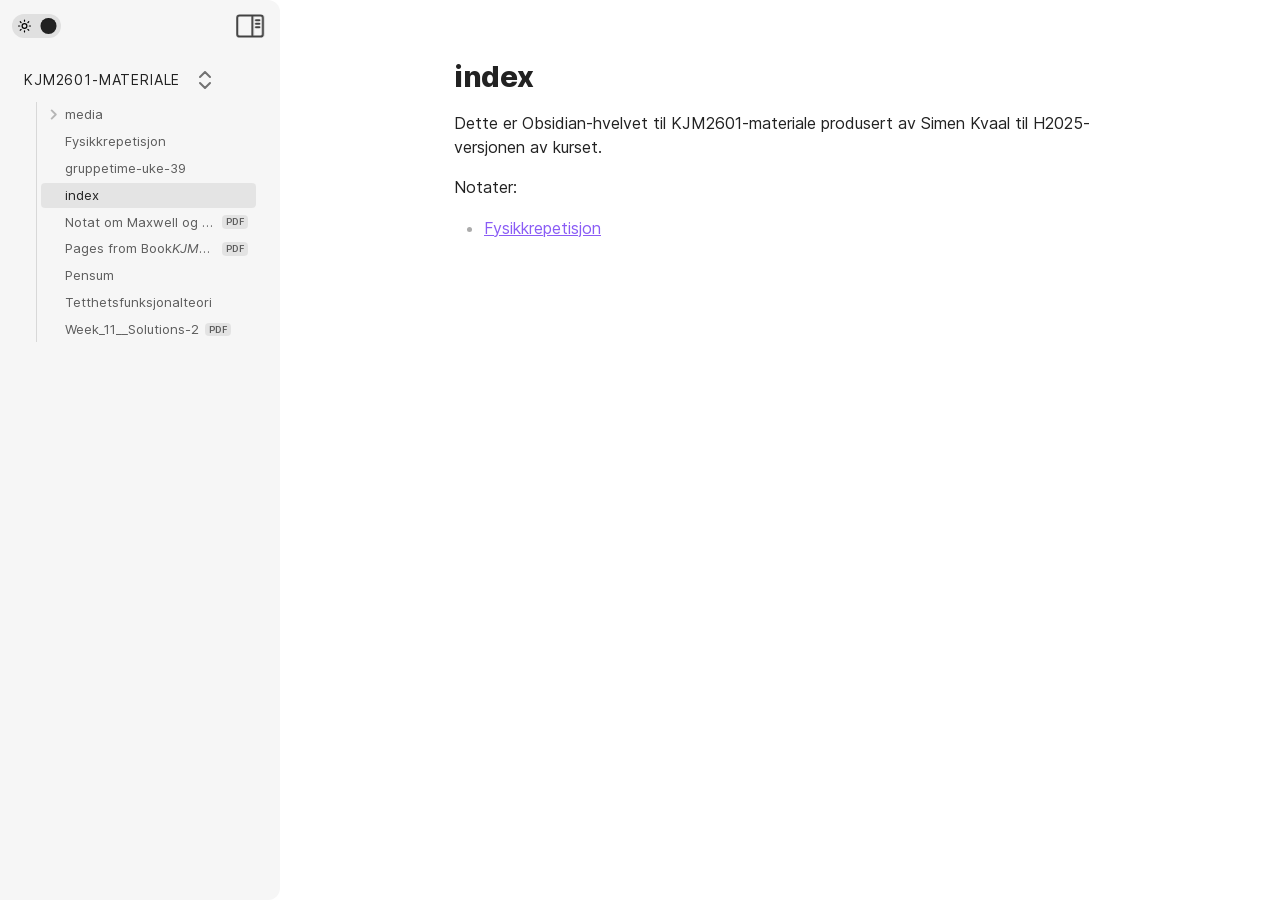
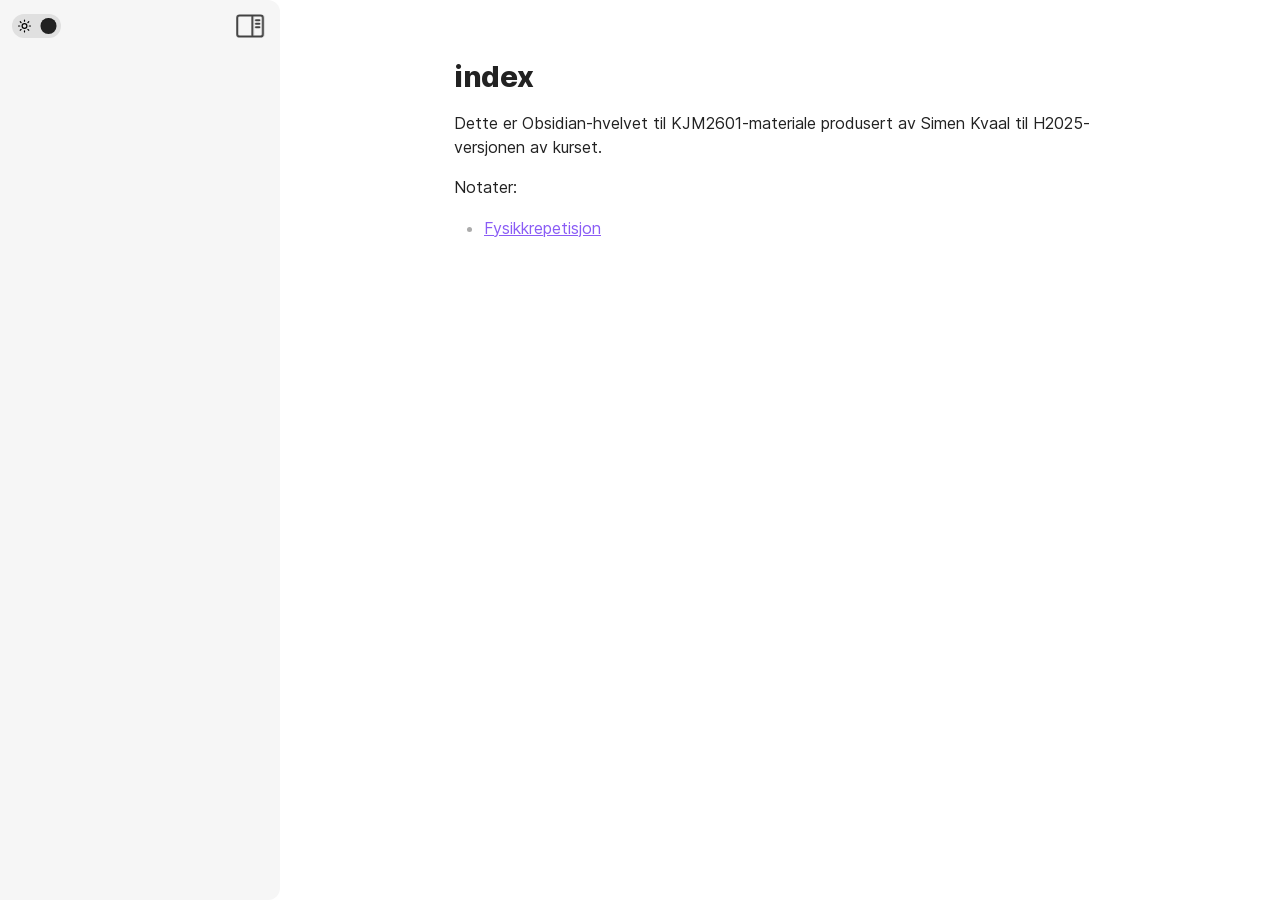
